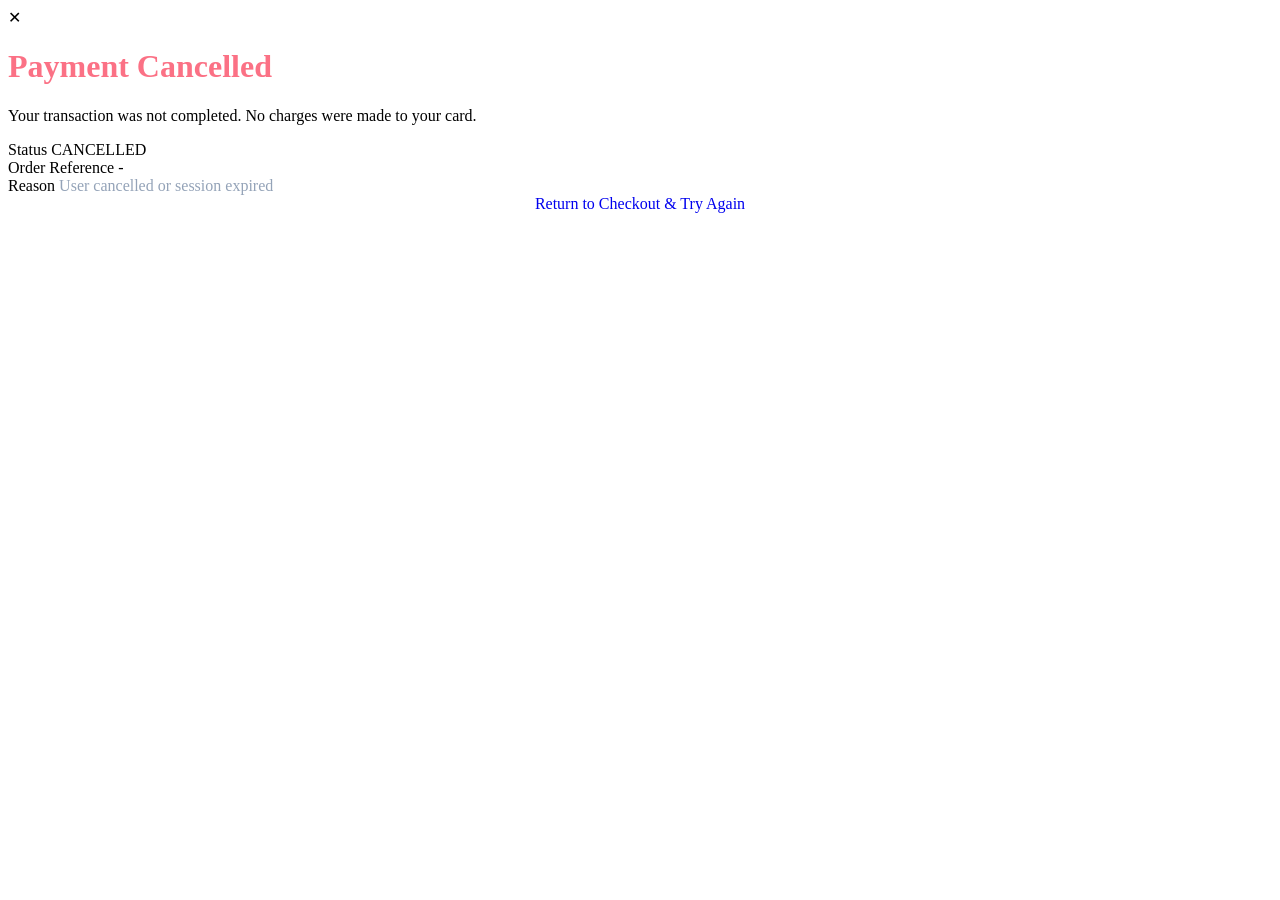
==== src/main/resources/static/cancel.html @ d1c6f6fa "feat: setup Spring Boot Stripe base structure" ====
<!DOCTYPE html>
<html lang="en">
<head>
  <meta charset="UTF-8">
  <meta name="viewport" content="width=device-width, initial-scale=1.0">
  <title>Payment Cancelled</title>
  <link rel="stylesheet" href="/css/style.css">
</head>
<body>

  <div class="bg-blobs">
    <div class="blob blob-1"></div>
    <div class="blob blob-2"></div>
  </div>

  <main class="checkout-wrapper">
    <div class="glass-card">
      
      <div class="cancel-icon-wrap">
        ✕
      </div>

      <div class="card-header">
        <h1 class="card-title" style="color: #fb7185;">Payment Cancelled</h1>
        <p class="card-subtitle">Your transaction was not completed. No charges were made to your card.</p>
      </div>

      <div class="receipt-box">
        <div class="receipt-row">
          <span class="label">Status</span>
          <span class="val"><span class="status-badge status-cancelled">CANCELLED</span></span>
        </div>
        <div class="receipt-row">
          <span class="label">Order Reference</span>
          <span class="val" id="cancelOrderRef">-</span>
        </div>
        <div class="receipt-row">
          <span class="label">Reason</span>
          <span class="val" style="color: #94a3b8;">User cancelled or session expired</span>
        </div>
      </div>

      <div style="display: flex; gap: 0.75rem;">
        <a href="/" class="btn-stripe-pay" style="width: 100%; text-decoration: none; text-align: center;">
          <span>Return to Checkout & Try Again</span>
        </a>
      </div>

    </div>
  </main>

  <script>
    document.addEventListener('DOMContentLoaded', async () => {
      const urlParams = new URLSearchParams(window.location.search);
      const orderRef = urlParams.get('order_ref');

      if (orderRef) {
        document.getElementById('cancelOrderRef').textContent = orderRef;
        try {
          await fetch(`/api/v1/payments/cancel/${orderRef}`, { method: 'POST' });
        } catch (e) {
          console.warn('Could not notify cancellation:', e);
        }
      }
    });
  </script>

</body>
</html>
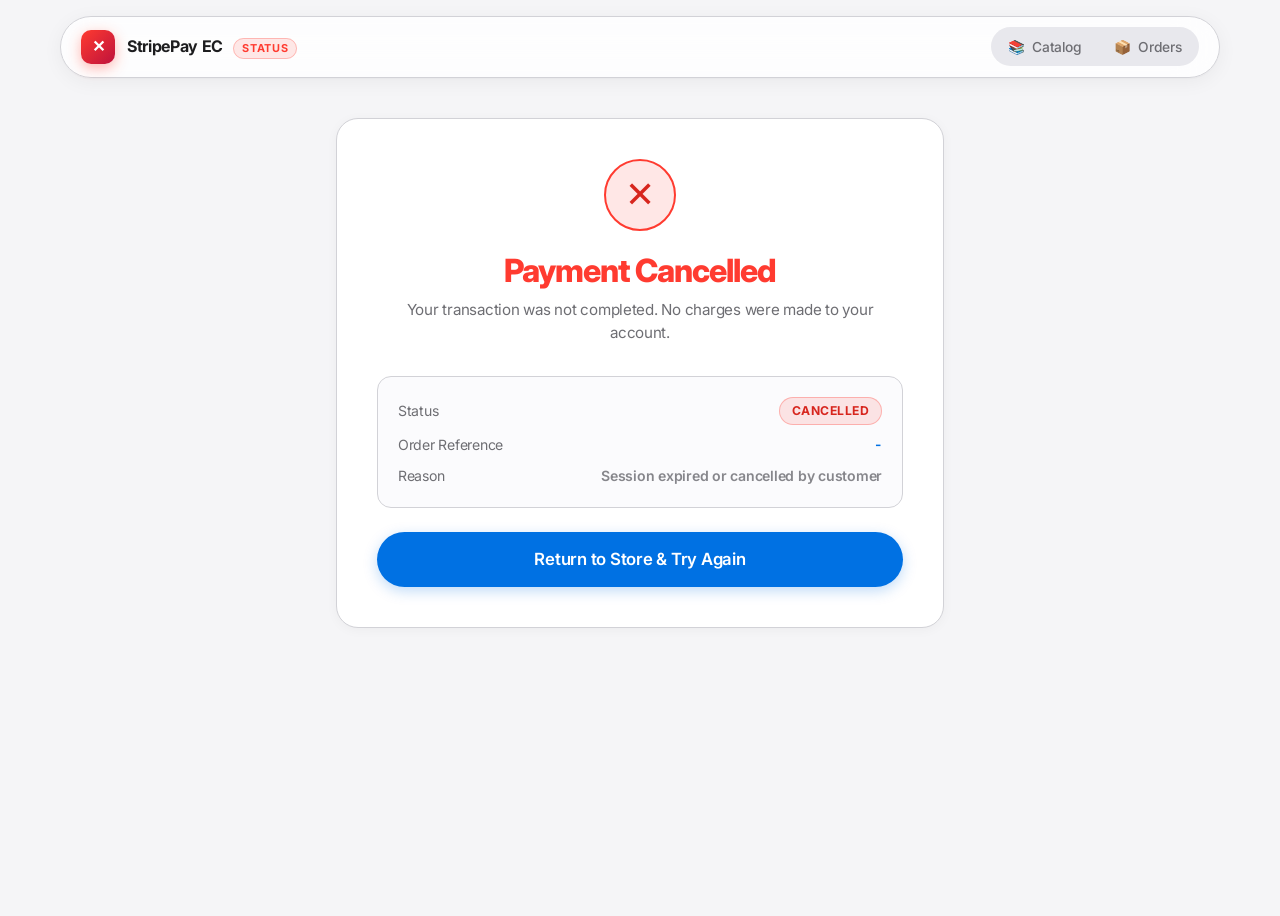
==== commit ffcabe24: "UX/UI" ====
--- a/src/main/resources/static/cancel.html
+++ b/src/main/resources/static/cancel.html
@@ -3,17 +3,39 @@
 <head>
   <meta charset="UTF-8">
   <meta name="viewport" content="width=device-width, initial-scale=1.0">
-  <title>Payment Cancelled</title>
-  <link rel="stylesheet" href="/css/style.css">
+  <title>Payment Cancelled | StripePay EC</title>
+  <meta name="description" content="Payment was cancelled. No charges were incurred on your card.">
+  <link rel="stylesheet" href="css/style.css">
 </head>
 <body>
 
+  <!-- Background Animated Liquid Blobs -->
   <div class="bg-blobs">
     <div class="blob blob-1"></div>
     <div class="blob blob-2"></div>
   </div>
 
-  <main class="checkout-wrapper">
+  <!-- Apple Dynamic Island Floating Navigation Dock -->
+  <header class="app-header">
+    <a href="/" class="brand-wrap">
+      <div class="brand-icon" style="background: linear-gradient(135deg, var(--ios-red) 0%, #be123c 100%); box-shadow: 0 4px 14px rgba(255, 69, 58, 0.4);">✕</div>
+      <div>
+        <span class="brand-text">StripePay EC</span>
+        <span class="brand-tag" style="color: var(--ios-red); border-color: rgba(255, 69, 58, 0.3); background: rgba(255, 69, 58, 0.12);">STATUS</span>
+      </div>
+    </a>
+
+    <nav class="nav-links">
+      <a href="/" class="nav-link">
+        <span>📚</span> Catalog
+      </a>
+      <a href="/orders.html" class="nav-link">
+        <span>📦</span> Orders
+      </a>
+    </nav>
+  </header>
+
+  <main class="checkout-wrapper" style="margin: 2rem auto; padding: 0 1rem;">
     <div class="glass-card">
       
       <div class="cancel-icon-wrap">
@@ -21,28 +43,28 @@
       </div>
 
       <div class="card-header">
-        <h1 class="card-title" style="color: #fb7185;">Payment Cancelled</h1>
-        <p class="card-subtitle">Your transaction was not completed. No charges were made to your card.</p>
+        <h1 class="card-title" style="color: var(--ios-red); font-size: 2rem; margin-bottom: 0.35rem;">Payment Cancelled</h1>
+        <p class="card-subtitle">Your transaction was not completed. No charges were made to your account.</p>
       </div>
 
       <div class="receipt-box">
         <div class="receipt-row">
-          <span class="label">Status</span>
+          <span>Status</span>
           <span class="val"><span class="status-badge status-cancelled">CANCELLED</span></span>
         </div>
         <div class="receipt-row">
-          <span class="label">Order Reference</span>
-          <span class="val" id="cancelOrderRef">-</span>
+          <span>Order Reference</span>
+          <span class="val" id="cancelOrderRef" style="font-family: 'JetBrains Mono', monospace; color: var(--ios-blue);">-</span>
         </div>
         <div class="receipt-row">
-          <span class="label">Reason</span>
-          <span class="val" style="color: #94a3b8;">User cancelled or session expired</span>
+          <span>Reason</span>
+          <span class="val" style="color: var(--ios-label-tertiary);">Session expired or cancelled by customer</span>
         </div>
       </div>
 
-      <div style="display: flex; gap: 0.75rem;">
+      <div style="display: flex; gap: 0.75rem; margin-top: 1rem;">
         <a href="/" class="btn-stripe-pay" style="width: 100%; text-decoration: none; text-align: center;">
-          <span>Return to Checkout & Try Again</span>
+          <span>Return to Store & Try Again</span>
         </a>
       </div>
 
--- a/src/main/resources/static/css/style.css
+++ b/src/main/resources/static/css/style.css
@@ -0,0 +1,1935 @@
+/* ==========================================================================
+   StripePay EC — Apple.com Official Minimalist Commercial Tech Design System
+   Off-White (#F5F5F7), Charcoal (#1D1D1F), Subtle Gray (#D2D2D7), Apple Blue (#0071E3)
+   ========================================================================== */
+
+@import url('https://fonts.googleapis.com/css2?family=Inter:wght@300;400;500;600;700;800&family=JetBrains+Mono:wght@400;500;600&display=swap');
+
+/* --- Apple.com Official Design Tokens --- */
+:root {
+  /* Core Apple.com Palette */
+  --apple-bg: #f5f5f7;
+  --apple-card: #ffffff;
+  --apple-border: #d2d2d7;
+  --apple-border-subtle: #e5e5e7;
+  --apple-border-focus: #0071e3;
+  --apple-text-primary: #1d1d1f;
+  --apple-text-secondary: #6e6e73;
+  --apple-text-tertiary: #86868b;
+  --apple-fill: #e8e8ed;
+  --apple-fill-hover: #dcdce0;
+
+  /* Single Vibrant Apple Blue Call-To-Action */
+  --apple-blue: #0071e3;
+  --apple-blue-hover: #0077ed;
+  --apple-blue-active: #0062c4;
+  --apple-blue-rgb: 0, 113, 227;
+
+  /* Semantic Feedback (Apple Standard Light) */
+  --apple-green: #34c759;
+  --apple-green-dark: #1b873f;
+  --apple-orange: #ff9500;
+  --apple-orange-dark: #b26a00;
+  --apple-red: #ff3b30;
+  --apple-red-dark: #d7261e;
+
+  /* Backward Compatibility Aliases for Person 1, 2, and 3 Modules */
+  --ios-blue: var(--apple-blue);
+  --ios-green: var(--apple-green);
+  --ios-orange: var(--apple-orange);
+  --ios-red: var(--apple-red);
+  --ios-label-primary: var(--apple-text-primary);
+  --ios-label-secondary: var(--apple-text-secondary);
+  --ios-label-tertiary: var(--apple-text-tertiary);
+  --ios-separator: var(--apple-border-subtle);
+  --accent-primary: var(--apple-blue);
+  --accent-secondary: #5e5ce6;
+  --accent-cyan: #06b6d4;
+  --accent-emerald: var(--apple-green);
+  --accent-rose: var(--apple-red);
+  --text-primary: var(--apple-text-primary);
+  --text-secondary: var(--apple-text-secondary);
+  --text-muted: var(--apple-text-tertiary);
+  --bg-primary: var(--apple-bg);
+  --bg-card: var(--apple-card);
+  --bg-card-border: var(--apple-border);
+  --bg-input: #ffffff;
+  --bg-input-focus: #ffffff;
+
+  /* Radii & Apple Geometry */
+  --radius-full: 9999px;
+  --radius-xxl: 22px;
+  --radius-xl: 18px;
+  --radius-lg: 14px;
+  --radius-md: 10px;
+  --radius-sm: 6px;
+
+  /* Apple Subtle Box Shadows */
+  --shadow-dock: 0 4px 20px rgba(0, 0, 0, 0.05), 0 1px 2px rgba(0, 0, 0, 0.03);
+  --shadow-card: 0 2px 12px rgba(0, 0, 0, 0.04);
+  --shadow-card-hover: 0 12px 36px rgba(0, 0, 0, 0.08);
+  --shadow-modal: 0 24px 70px rgba(0, 0, 0, 0.16);
+  --shadow-blue-btn: 0 4px 14px rgba(0, 113, 227, 0.25);
+
+  /* Spring Animations */
+  --spring-bounce: cubic-bezier(0.175, 0.885, 0.32, 1.275);
+  --spring-smooth: cubic-bezier(0.16, 1, 0.3, 1);
+}
+
+/* Base Reset */
+*, *::before, *::after {
+  margin: 0;
+  padding: 0;
+  box-sizing: border-box;
+}
+
+html {
+  font-size: 16px;
+  scroll-behavior: smooth;
+  -webkit-font-smoothing: antialiased;
+  -moz-osx-font-smoothing: grayscale;
+}
+
+body {
+  font-family: -apple-system, BlinkMacSystemFont, "SF Pro Display", "SF Pro Text", "SF Pro", "Inter", "Helvetica Neue", sans-serif;
+  background-color: var(--apple-bg);
+  color: var(--apple-text-primary);
+  min-height: 100vh;
+  position: relative;
+  overflow-x: hidden;
+  line-height: 1.47;
+  letter-spacing: -0.016em;
+}
+
+/* Pristine Off-White Canvas Background */
+.bg-blobs {
+  display: none; /* Minimalist clean Apple background */
+}
+
+/* ==========================================================================
+   Apple Floating Navigation Dock (Task 3.1 & 3.3)
+   ========================================================================== */
+.app-header {
+  position: sticky;
+  top: 1rem;
+  z-index: 1000;
+  width: calc(100% - 2.5rem);
+  max-width: 1160px;
+  margin: 1rem auto 2.5rem auto;
+  padding: 0.65rem 1.25rem;
+  background: rgba(255, 255, 255, 0.82);
+  backdrop-filter: saturate(180%) blur(20px);
+  -webkit-backdrop-filter: saturate(180%) blur(20px);
+  border: 1px solid var(--apple-border);
+  border-radius: var(--radius-full);
+  box-shadow: var(--shadow-dock);
+  display: flex;
+  align-items: center;
+  justify-content: space-between;
+  gap: 1.5rem;
+  transition: all 0.3s var(--spring-smooth);
+}
+
+/* Brand Link */
+.brand-wrap {
+  display: flex;
+  align-items: center;
+  gap: 0.75rem;
+  text-decoration: none;
+  color: inherit;
+  flex-shrink: 0;
+}
+
+.brand-icon {
+  width: 34px;
+  height: 34px;
+  border-radius: 10px;
+  background: var(--apple-text-primary);
+  color: #ffffff;
+  display: flex;
+  align-items: center;
+  justify-content: center;
+  font-size: 1rem;
+  font-weight: 700;
+  transition: transform 0.2s ease;
+}
+
+.brand-wrap:hover .brand-icon {
+  transform: scale(1.05);
+}
+
+.brand-text {
+  font-size: 1rem;
+  font-weight: 700;
+  letter-spacing: -0.02em;
+  color: var(--apple-text-primary);
+}
+
+.brand-tag {
+  font-size: 0.68rem;
+  font-weight: 700;
+  text-transform: uppercase;
+  letter-spacing: 0.06em;
+  padding: 0.15rem 0.5rem;
+  border-radius: var(--radius-full);
+  background: rgba(0, 113, 227, 0.08);
+  color: var(--apple-blue);
+  border: 1px solid rgba(0, 113, 227, 0.2);
+  margin-left: 0.4rem;
+}
+
+/* Navigation Links (Segmented Dock Style) */
+.nav-links {
+  display: flex;
+  align-items: center;
+  gap: 0.25rem;
+  background: var(--apple-fill);
+  padding: 3px;
+  border-radius: var(--radius-full);
+}
+
+.nav-link {
+  display: inline-flex;
+  align-items: center;
+  gap: 0.45rem;
+  text-decoration: none;
+  font-size: 0.86rem;
+  font-weight: 500;
+  color: var(--apple-text-secondary);
+  padding: 0.4rem 0.9rem;
+  border-radius: var(--radius-full);
+  transition: all 0.2s ease;
+}
+
+.nav-link:hover {
+  color: var(--apple-text-primary);
+}
+
+.nav-link.active {
+  color: var(--apple-text-primary);
+  background: #ffffff;
+  box-shadow: 0 1px 4px rgba(0, 0, 0, 0.1);
+  font-weight: 600;
+}
+
+/* Actions: Currency Switcher & Cart Trigger */
+.nav-actions {
+  display: flex;
+  align-items: center;
+  gap: 0.75rem;
+}
+
+/* Apple Segmented Currency Switcher (Task 3.3) */
+.currency-switcher {
+  display: inline-flex;
+  align-items: center;
+  background: var(--apple-fill);
+  padding: 3px;
+  border-radius: var(--radius-full);
+}
+
+.currency-btn {
+  background: transparent;
+  border: none;
+  font-family: inherit;
+  font-size: 0.8rem;
+  font-weight: 600;
+  color: var(--apple-text-secondary);
+  padding: 0.35rem 0.75rem;
+  border-radius: var(--radius-full);
+  cursor: pointer;
+  transition: all 0.2s ease;
+}
+
+.currency-btn:hover {
+  color: var(--apple-text-primary);
+}
+
+.currency-btn.active {
+  background: #ffffff;
+  color: var(--apple-text-primary);
+  box-shadow: 0 1px 4px rgba(0, 0, 0, 0.12);
+}
+
+/* Cart Trigger Capsule (Task 3.1) */
+.btn-cart-trigger {
+  display: inline-flex;
+  align-items: center;
+  gap: 0.5rem;
+  background: #ffffff;
+  border: 1px solid var(--apple-border);
+  color: var(--apple-text-primary);
+  padding: 0.45rem 1rem;
+  border-radius: var(--radius-full);
+  font-family: inherit;
+  font-size: 0.88rem;
+  font-weight: 600;
+  cursor: pointer;
+  box-shadow: 0 1px 3px rgba(0, 0, 0, 0.04);
+  transition: all 0.25s var(--spring-smooth);
+}
+
+.btn-cart-trigger:hover {
+  border-color: var(--apple-blue);
+  color: var(--apple-blue);
+  transform: translateY(-1px);
+}
+
+.btn-cart-trigger:active {
+  transform: scale(0.96);
+}
+
+.cart-count-badge {
+  display: inline-flex;
+  align-items: center;
+  justify-content: center;
+  min-width: 20px;
+  height: 20px;
+  padding: 0 5px;
+  border-radius: var(--radius-full);
+  background: var(--apple-blue);
+  color: #ffffff;
+  font-size: 0.72rem;
+  font-weight: 700;
+  font-variant-numeric: tabular-nums;
+}
+
+/* ==========================================================================
+   Storefront Main Layout & Product Showcase Hero Section
+   ========================================================================== */
+.store-container {
+  width: 100%;
+  max-width: 1180px;
+  margin: 0 auto;
+  padding: 0 1.5rem 5rem 1.5rem;
+  position: relative;
+}
+
+/* Massive Negative Space Apple Editorial Hero */
+.catalog-hero {
+  text-align: center;
+  max-width: 860px;
+  margin: 2rem auto 3.5rem auto;
+  padding: 1.5rem 1rem;
+}
+
+.catalog-tag {
+  display: inline-flex;
+  align-items: center;
+  gap: 0.45rem;
+  background: var(--apple-fill);
+  color: var(--apple-text-secondary);
+  font-size: 0.78rem;
+  font-weight: 700;
+  letter-spacing: 0.08em;
+  text-transform: uppercase;
+  padding: 0.35rem 0.95rem;
+  border-radius: var(--radius-full);
+  margin-bottom: 1.25rem;
+}
+
+.catalog-title {
+  font-size: clamp(2.2rem, 5vw, 3.4rem);
+  font-weight: 800;
+  letter-spacing: -0.035em;
+  line-height: 1.08;
+  color: var(--apple-text-primary);
+  margin-bottom: 1.2rem;
+}
+
+.catalog-subtitle {
+  font-size: 1.15rem;
+  line-height: 1.55;
+  color: var(--apple-text-secondary);
+  max-width: 680px;
+  margin: 0 auto 2.25rem auto;
+}
+
+/* Apple Segmented Filter Bar */
+.catalog-filter-bar {
+  display: inline-flex;
+  flex-wrap: wrap;
+  align-items: center;
+  justify-content: center;
+  gap: 0.35rem;
+  background: var(--apple-fill);
+  padding: 4px;
+  border-radius: var(--radius-full);
+}
+
+.filter-chip {
+  background: transparent;
+  border: none;
+  font-family: inherit;
+  font-size: 0.84rem;
+  font-weight: 500;
+  color: var(--apple-text-secondary);
+  padding: 0.45rem 1.15rem;
+  border-radius: var(--radius-full);
+  cursor: pointer;
+  transition: all 0.2s ease;
+}
+
+.filter-chip:hover {
+  color: var(--apple-text-primary);
+}
+
+.filter-chip.active {
+  background: #ffffff;
+  color: var(--apple-text-primary);
+  font-weight: 600;
+  box-shadow: 0 2px 6px rgba(0, 0, 0, 0.08);
+}
+
+/* ==========================================================================
+   Product Showcase Grid & Apple Product Cards (Task 3.1)
+   ========================================================================== */
+.products-grid {
+  display: grid;
+  grid-template-columns: repeat(auto-fill, minmax(340px, 1fr));
+  gap: 1.75rem;
+  margin-bottom: 5rem;
+}
+
+.product-card {
+  background: var(--apple-card);
+  border: 1px solid var(--apple-border);
+  border-radius: var(--radius-xl);
+  padding: 2rem;
+  display: flex;
+  flex-direction: column;
+  position: relative;
+  box-shadow: var(--shadow-card);
+  transition: transform 0.3s var(--spring-smooth), box-shadow 0.3s var(--spring-smooth), border-color 0.3s ease;
+}
+
+.product-card:hover {
+  transform: translateY(-4px);
+  box-shadow: var(--shadow-card-hover);
+  border-color: #b0b0b5;
+}
+
+.product-badge-wrap {
+  display: flex;
+  align-items: center;
+  justify-content: space-between;
+  margin-bottom: 1.25rem;
+}
+
+.badge-tag {
+  font-size: 0.68rem;
+  font-weight: 700;
+  letter-spacing: 0.06em;
+  text-transform: uppercase;
+  padding: 0.25rem 0.65rem;
+  border-radius: var(--radius-full);
+}
+
+.badge-tag.bestseller {
+  background: rgba(255, 149, 0, 0.12);
+  color: var(--apple-orange-dark);
+  border: 1px solid rgba(255, 149, 0, 0.25);
+}
+
+.badge-tag.hot {
+  background: rgba(255, 59, 48, 0.1);
+  color: var(--apple-red-dark);
+  border: 1px solid rgba(255, 59, 48, 0.25);
+}
+
+.badge-tag.new {
+  background: rgba(52, 199, 89, 0.12);
+  color: var(--apple-green-dark);
+  border: 1px solid rgba(52, 199, 89, 0.25);
+}
+
+.product-rating {
+  font-size: 0.78rem;
+  font-weight: 500;
+  color: var(--apple-text-tertiary);
+  font-variant-numeric: tabular-nums;
+}
+
+/* Product Icon Artwork Tile */
+.product-cover-box {
+  width: 100%;
+  height: 140px;
+  border-radius: var(--radius-lg);
+  background: #fbfbfd;
+  border: 1px solid var(--apple-border-subtle);
+  display: flex;
+  align-items: center;
+  justify-content: center;
+  margin-bottom: 1.5rem;
+  transition: transform 0.3s var(--spring-smooth);
+}
+
+.product-cover-art {
+  font-size: 3.5rem;
+  filter: drop-shadow(0 4px 8px rgba(0, 0, 0, 0.08));
+  transition: transform 0.3s var(--spring-bounce);
+}
+
+.product-card:hover .product-cover-art {
+  transform: scale(1.1);
+}
+
+.product-title {
+  font-size: 1.22rem;
+  font-weight: 700;
+  letter-spacing: -0.02em;
+  color: var(--apple-text-primary);
+  margin-bottom: 0.35rem;
+  line-height: 1.3;
+}
+
+.product-meta {
+  font-size: 0.84rem;
+  color: var(--apple-blue);
+  font-weight: 600;
+  margin-bottom: 0.75rem;
+}
+
+.product-desc {
+  font-size: 0.9rem;
+  line-height: 1.55;
+  color: var(--apple-text-secondary);
+  margin-bottom: 1.5rem;
+  flex-grow: 1;
+}
+
+/* Product Card Footer & Pricing */
+.product-card-footer {
+  display: flex;
+  align-items: center;
+  justify-content: space-between;
+  padding-top: 1.25rem;
+  border-top: 1px solid var(--apple-border-subtle);
+  margin-top: auto;
+}
+
+.product-price-box {
+  display: flex;
+  flex-direction: column;
+}
+
+.price-primary {
+  font-size: 1.35rem;
+  font-weight: 800;
+  letter-spacing: -0.03em;
+  color: var(--apple-text-primary);
+  font-variant-numeric: tabular-nums;
+}
+
+.price-secondary {
+  font-size: 0.78rem;
+  font-weight: 500;
+  color: var(--apple-text-tertiary);
+  font-variant-numeric: tabular-nums;
+}
+
+/* Apple Add-to-Cart Button */
+.btn-add-to-cart {
+  display: inline-flex;
+  align-items: center;
+  gap: 0.45rem;
+  background: var(--apple-fill);
+  border: 1px solid transparent;
+  color: var(--apple-text-primary);
+  padding: 0.55rem 1.15rem;
+  border-radius: var(--radius-full);
+  font-family: inherit;
+  font-size: 0.86rem;
+  font-weight: 600;
+  cursor: pointer;
+  transition: all 0.22s var(--spring-smooth);
+}
+
+.btn-add-to-cart:hover {
+  background: var(--apple-blue);
+  color: #ffffff;
+  transform: scale(1.03);
+}
+
+.btn-add-to-cart:active {
+  transform: scale(0.96);
+}
+
+.btn-add-to-cart.added {
+  background: var(--apple-green) !important;
+  color: #ffffff !important;
+}
+
+/* ==========================================================================
+   Apple Sliding Cart Sheet Drawer (Task 3.1)
+   ========================================================================== */
+.cart-overlay, .cart-drawer-overlay {
+  position: fixed;
+  inset: 0;
+  background: rgba(0, 0, 0, 0.35);
+  backdrop-filter: blur(8px);
+  -webkit-backdrop-filter: blur(8px);
+  z-index: 2000;
+  opacity: 0;
+  visibility: hidden;
+  transition: opacity 0.3s ease, visibility 0.3s ease;
+}
+
+.cart-overlay.active, .cart-drawer-overlay.active {
+  opacity: 1;
+  visibility: visible;
+}
+
+.cart-drawer {
+  position: fixed;
+  top: 0;
+  right: 0;
+  bottom: 0;
+  width: 100%;
+  max-width: 440px;
+  background: #ffffff;
+  border-left: 1px solid var(--apple-border);
+  box-shadow: -10px 0 40px rgba(0, 0, 0, 0.1);
+  z-index: 2001;
+  display: flex;
+  flex-direction: column;
+  transform: translateX(100%);
+  transition: transform 0.35s var(--spring-smooth);
+}
+
+.cart-drawer.active {
+  transform: translateX(0);
+}
+
+/* Sheet Grabber Handle */
+.sheet-grabber {
+  width: 36px;
+  height: 4px;
+  border-radius: var(--radius-full);
+  background: var(--apple-border);
+  margin: 0.75rem auto 0 auto;
+}
+
+.cart-header, .cart-drawer-header {
+  padding: 1.25rem 1.75rem;
+  display: flex;
+  align-items: center;
+  justify-content: space-between;
+  border-bottom: 1px solid var(--apple-border-subtle);
+}
+
+.cart-title-wrap, .cart-header-title {
+  display: flex;
+  align-items: center;
+  gap: 0.5rem;
+  font-size: 1.25rem;
+  font-weight: 700;
+  letter-spacing: -0.02em;
+  color: var(--apple-text-primary);
+}
+
+.cart-title {
+  font-size: 1.25rem;
+  font-weight: 700;
+  letter-spacing: -0.02em;
+}
+
+.btn-close-cart, .btn-drawer-close {
+  width: 30px;
+  height: 30px;
+  border-radius: 50%;
+  background: var(--apple-fill);
+  border: none;
+  color: var(--apple-text-secondary);
+  font-size: 0.95rem;
+  display: flex;
+  align-items: center;
+  justify-content: center;
+  cursor: pointer;
+  transition: all 0.2s ease;
+}
+
+.btn-close-cart:hover, .btn-drawer-close:hover {
+  background: var(--apple-fill-hover);
+  color: var(--apple-text-primary);
+}
+
+/* Cart Items Body */
+.cart-body, .cart-drawer-body {
+  flex-grow: 1;
+  overflow-y: auto;
+  padding: 1.5rem 1.75rem;
+  display: flex;
+  flex-direction: column;
+  gap: 0.85rem;
+}
+
+.cart-empty-state {
+  margin: auto;
+  text-align: center;
+  padding: 2rem 1rem;
+  color: var(--apple-text-tertiary);
+}
+
+.cart-empty-icon {
+  font-size: 3.5rem;
+  margin-bottom: 0.75rem;
+}
+
+/* Cart Item Row */
+.cart-item, .cart-item-row {
+  background: #fbfbfd;
+  border: 1px solid var(--apple-border-subtle);
+  border-radius: var(--radius-md);
+  padding: 0.85rem 1rem;
+  display: flex;
+  align-items: center;
+  gap: 0.85rem;
+}
+
+.cart-item-icon, .cart-item-thumb {
+  width: 44px;
+  height: 44px;
+  border-radius: var(--radius-sm);
+  background: #ffffff;
+  border: 1px solid var(--apple-border-subtle);
+  display: flex;
+  align-items: center;
+  justify-content: center;
+  font-size: 1.5rem;
+  flex-shrink: 0;
+}
+
+.cart-item-info, .cart-item-details {
+  flex-grow: 1;
+  min-width: 0;
+}
+
+.cart-item-title {
+  font-size: 0.92rem;
+  font-weight: 600;
+  color: var(--apple-text-primary);
+  white-space: nowrap;
+  overflow: hidden;
+  text-overflow: ellipsis;
+  margin-bottom: 0.2rem;
+}
+
+.cart-item-price, .cart-item-unit-price {
+  font-size: 0.84rem;
+  font-weight: 700;
+  color: var(--apple-blue);
+  font-variant-numeric: tabular-nums;
+}
+
+/* Apple Quantity Stepper */
+.qty-stepper, .cart-item-controls {
+  display: inline-flex;
+  align-items: center;
+  gap: 0.35rem;
+  background: var(--apple-fill);
+  padding: 2px 4px;
+  border-radius: var(--radius-full);
+}
+
+.btn-qty, .qty-btn {
+  width: 22px;
+  height: 22px;
+  border-radius: 50%;
+  background: #ffffff;
+  border: none;
+  color: var(--apple-text-primary);
+  font-size: 0.85rem;
+  display: flex;
+  align-items: center;
+  justify-content: center;
+  cursor: pointer;
+  box-shadow: 0 1px 3px rgba(0, 0, 0, 0.08);
+  transition: all 0.15s ease;
+}
+
+.btn-qty:hover, .qty-btn:hover {
+  background: var(--apple-blue);
+  color: #ffffff;
+}
+
+.qty-number, .qty-display {
+  font-size: 0.85rem;
+  font-weight: 600;
+  min-width: 18px;
+  text-align: center;
+  font-variant-numeric: tabular-nums;
+}
+
+.btn-remove-item {
+  width: 20px;
+  height: 20px;
+  border-radius: 50%;
+  background: transparent;
+  border: none;
+  color: var(--apple-text-tertiary);
+  font-size: 0.8rem;
+  display: flex;
+  align-items: center;
+  justify-content: center;
+  cursor: pointer;
+  margin-left: 0.25rem;
+  transition: all 0.2s ease;
+}
+
+.btn-remove-item:hover {
+  color: var(--apple-red);
+}
+
+/* Cart Footer */
+.cart-footer, .cart-drawer-footer {
+  padding: 1.5rem 1.75rem;
+  background: #fbfbfd;
+  border-top: 1px solid var(--apple-border-subtle);
+  display: flex;
+  flex-direction: column;
+  gap: 0.85rem;
+}
+
+.cart-summary-row, .cart-summary-line {
+  display: flex;
+  justify-content: space-between;
+  align-items: center;
+  font-size: 0.92rem;
+  color: var(--apple-text-secondary);
+}
+
+.cart-summary-row.total, .cart-summary-line.total {
+  font-size: 1.25rem;
+  font-weight: 800;
+  color: var(--apple-text-primary);
+  border-top: 1px dashed var(--apple-border);
+  padding-top: 0.75rem;
+}
+
+.cart-summary-row .amount, .cart-summary-line .amount {
+  font-variant-numeric: tabular-nums;
+}
+
+/* Vibrant Apple Blue Primary Checkout Button */
+.btn-cart-checkout, .btn-checkout-drawer {
+  background: var(--apple-blue);
+  color: #ffffff;
+  border: none;
+  font-family: inherit;
+  font-size: 1rem;
+  font-weight: 600;
+  padding: 0.85rem 1.5rem;
+  border-radius: var(--radius-full);
+  cursor: pointer;
+  display: flex;
+  align-items: center;
+  justify-content: center;
+  gap: 0.6rem;
+  box-shadow: var(--shadow-blue-btn);
+  transition: all 0.25s var(--spring-smooth);
+  margin-top: 0.5rem;
+  width: 100%;
+}
+
+.btn-cart-checkout:hover, .btn-checkout-drawer:hover {
+  background: var(--apple-blue-hover);
+  transform: translateY(-1px);
+}
+
+.btn-cart-checkout:active, .btn-checkout-drawer:active {
+  background: var(--apple-blue-active);
+  transform: scale(0.98);
+}
+
+/* ==========================================================================
+   Checkout Portal Section & Dual Payment Selector (Task 3.2)
+   ========================================================================== */
+.checkout-wrapper {
+  width: 100%;
+  max-width: 640px;
+  margin: 0 auto;
+}
+
+.glass-card {
+  background: var(--apple-card);
+  border: 1px solid var(--apple-border);
+  border-radius: var(--radius-xxl);
+  padding: 2.5rem;
+  box-shadow: var(--shadow-card);
+  position: relative;
+}
+
+.card-header {
+  text-align: center;
+  margin-bottom: 2rem;
+}
+
+.brand-badge {
+  display: inline-flex;
+  align-items: center;
+  gap: 0.45rem;
+  background: var(--apple-fill);
+  padding: 0.3rem 0.85rem;
+  border-radius: var(--radius-full);
+  font-size: 0.74rem;
+  font-weight: 700;
+  letter-spacing: 0.05em;
+  color: var(--apple-text-secondary);
+  text-transform: uppercase;
+  margin-bottom: 0.75rem;
+}
+
+.brand-badge .dot {
+  width: 6px;
+  height: 6px;
+  background: var(--apple-green);
+  border-radius: 50%;
+}
+
+.card-title {
+  font-size: 2rem;
+  font-weight: 800;
+  letter-spacing: -0.03em;
+  color: var(--apple-text-primary);
+  margin-bottom: 0.35rem;
+}
+
+.card-subtitle {
+  color: var(--apple-text-secondary);
+  font-size: 0.95rem;
+}
+
+/* Apple Segmented Payment Tabs (Task 3.2) */
+.payment-tabs {
+  display: grid;
+  grid-template-columns: 1fr 1fr;
+  gap: 4px;
+  background: var(--apple-fill);
+  padding: 4px;
+  border-radius: var(--radius-lg);
+  margin-bottom: 1.75rem;
+}
+
+.payment-tab-btn {
+  background: transparent;
+  border: none;
+  font-family: inherit;
+  font-size: 0.92rem;
+  font-weight: 500;
+  color: var(--apple-text-secondary);
+  padding: 0.75rem 1rem;
+  border-radius: var(--radius-md);
+  cursor: pointer;
+  display: flex;
+  align-items: center;
+  justify-content: center;
+  gap: 0.5rem;
+  transition: all 0.2s ease;
+}
+
+.payment-tab-btn:hover {
+  color: var(--apple-text-primary);
+}
+
+.payment-tab-btn.active {
+  background: #ffffff;
+  color: var(--apple-text-primary);
+  box-shadow: 0 2px 8px rgba(0, 0, 0, 0.08);
+  font-weight: 600;
+}
+
+.tab-pane {
+  display: none;
+}
+
+.tab-pane.active {
+  display: block;
+  animation: fadeIn 0.25s ease;
+}
+
+@keyframes fadeIn {
+  from { opacity: 0; transform: translateY(4px); }
+  to { opacity: 1; transform: translateY(0); }
+}
+
+/* Amount Hero Box */
+.amount-hero-box {
+  background: #fbfbfd;
+  border: 1px solid var(--apple-border);
+  border-radius: var(--radius-xl);
+  padding: 1.5rem 1.75rem;
+  margin-bottom: 1.5rem;
+  text-align: center;
+  transition: border-color 0.2s, box-shadow 0.2s;
+}
+
+.amount-hero-box:focus-within {
+  border-color: var(--apple-blue);
+  box-shadow: 0 0 0 4px rgba(0, 113, 227, 0.16);
+  background: #ffffff;
+}
+
+.amount-label {
+  font-size: 0.75rem;
+  text-transform: uppercase;
+  letter-spacing: 0.08em;
+  color: var(--apple-text-tertiary);
+  font-weight: 600;
+  margin-bottom: 0.5rem;
+}
+
+.amount-input-group {
+  display: flex;
+  align-items: center;
+  justify-content: center;
+  gap: 0.35rem;
+}
+
+.currency-symbol {
+  font-size: 2.4rem;
+  font-weight: 800;
+  color: var(--apple-blue);
+}
+
+.amount-input {
+  background: transparent;
+  border: none;
+  font-family: inherit;
+  font-size: 2.8rem;
+  font-weight: 800;
+  color: var(--apple-text-primary);
+  width: 220px;
+  text-align: left;
+  outline: none;
+  letter-spacing: -0.03em;
+  font-variant-numeric: tabular-nums;
+}
+
+/* Preset Pills */
+.preset-group {
+  display: grid;
+  grid-template-columns: repeat(4, 1fr);
+  gap: 0.5rem;
+  margin-bottom: 1.5rem;
+}
+
+.btn-preset {
+  background: #ffffff;
+  border: 1px solid var(--apple-border);
+  color: var(--apple-text-primary);
+  padding: 0.55rem 0.5rem;
+  border-radius: var(--radius-full);
+  font-size: 0.88rem;
+  font-weight: 600;
+  cursor: pointer;
+  transition: all 0.2s ease;
+}
+
+.btn-preset:hover {
+  border-color: var(--apple-blue);
+  color: var(--apple-blue);
+}
+
+.btn-preset.active {
+  background: var(--apple-blue);
+  border-color: var(--apple-blue);
+  color: #ffffff;
+  box-shadow: var(--shadow-blue-btn);
+}
+
+/* Apple Form Fields */
+.form-grid {
+  display: flex;
+  flex-direction: column;
+  gap: 1.15rem;
+  margin-bottom: 1.5rem;
+}
+
+.form-group {
+  display: flex;
+  flex-direction: column;
+  gap: 0.4rem;
+}
+
+.form-label {
+  font-size: 0.84rem;
+  font-weight: 600;
+  color: var(--apple-text-primary);
+}
+
+.form-input {
+  background: #ffffff;
+  border: 1px solid var(--apple-border);
+  border-radius: var(--radius-md);
+  padding: 0.8rem 1rem;
+  color: var(--apple-text-primary);
+  font-family: inherit;
+  font-size: 0.94rem;
+  outline: none;
+  transition: border-color 0.2s, box-shadow 0.2s;
+}
+
+.form-input:focus {
+  border-color: var(--apple-blue);
+  box-shadow: 0 0 0 4px rgba(0, 113, 227, 0.16);
+}
+
+/* Notice Box */
+.kh-card-notice {
+  background: #fbfbfd;
+  border: 1px solid var(--apple-border);
+  border-radius: var(--radius-md);
+  padding: 0.9rem 1.1rem;
+  margin-bottom: 1.5rem;
+  font-size: 0.85rem;
+  line-height: 1.5;
+  color: var(--apple-text-secondary);
+}
+
+.kh-card-notice strong {
+  color: var(--apple-text-primary);
+}
+
+/* Order Summary Box */
+.receipt-box, .order-summary {
+  background: #fbfbfd;
+  border: 1px solid var(--apple-border);
+  border-radius: var(--radius-lg);
+  padding: 1.25rem;
+  margin-bottom: 1.5rem;
+  display: flex;
+  flex-direction: column;
+  gap: 0.65rem;
+}
+
+.receipt-row, .summary-row {
+  display: flex;
+  justify-content: space-between;
+  align-items: center;
+  font-size: 0.88rem;
+  color: var(--apple-text-secondary);
+}
+
+.receipt-row.total, .summary-row.total {
+  font-size: 1.2rem;
+  font-weight: 800;
+  color: var(--apple-text-primary);
+  border-top: 1px dashed var(--apple-border);
+  padding-top: 0.65rem;
+  margin-top: 0.25rem;
+}
+
+.receipt-row .val, .summary-row span:last-child {
+  font-weight: 600;
+  font-variant-numeric: tabular-nums;
+}
+
+/* Apple Blue Primary Stripe Pay Button */
+.btn-stripe-pay {
+  width: 100%;
+  background: var(--apple-blue);
+  color: #ffffff;
+  border: none;
+  font-family: inherit;
+  font-size: 1.05rem;
+  font-weight: 600;
+  padding: 0.95rem 1.5rem;
+  border-radius: var(--radius-full);
+  cursor: pointer;
+  display: flex;
+  align-items: center;
+  justify-content: center;
+  gap: 0.6rem;
+  box-shadow: var(--shadow-blue-btn);
+  transition: all 0.25s var(--spring-smooth);
+}
+
+.btn-stripe-pay:hover {
+  background: var(--apple-blue-hover);
+  transform: translateY(-1px);
+}
+
+.btn-stripe-pay:active {
+  background: var(--apple-blue-active);
+  transform: scale(0.98);
+}
+
+.btn-stripe-pay:disabled {
+  opacity: 0.6;
+  cursor: not-allowed;
+  transform: none;
+}
+
+/* KHQR Box */
+.khqr-box, .khqr-preview-card {
+  background: #fff5f5;
+  border: 1px solid #fecdd3;
+  border-radius: var(--radius-xl);
+  padding: 1.5rem;
+}
+
+.khqr-tag {
+  display: inline-flex;
+  align-items: center;
+  gap: 0.4rem;
+  background: rgba(225, 29, 72, 0.1);
+  color: #e11d48;
+  font-size: 0.76rem;
+  font-weight: 700;
+  text-transform: uppercase;
+  padding: 0.25rem 0.75rem;
+  border-radius: var(--radius-full);
+}
+
+.btn-khqr-action, .btn-khqr-generate {
+  background: #e11d48;
+  color: #ffffff;
+  border: none;
+  font-family: inherit;
+  font-size: 1rem;
+  font-weight: 600;
+  padding: 0.9rem 1.5rem;
+  border-radius: var(--radius-full);
+  cursor: pointer;
+  width: 100%;
+  display: flex;
+  align-items: center;
+  justify-content: center;
+  gap: 0.6rem;
+  margin-top: 1.25rem;
+  box-shadow: 0 4px 14px rgba(225, 29, 72, 0.25);
+  transition: all 0.25s ease;
+}
+
+.btn-khqr-action:hover, .btn-khqr-generate:hover {
+  background: #be123c;
+  transform: translateY(-1px);
+}
+
+/* ==========================================================================
+   Apple Modal Dialog (KHQR & Receipt Preview)
+   ========================================================================== */
+.modal-overlay {
+  position: fixed;
+  inset: 0;
+  background: rgba(0, 0, 0, 0.4);
+  backdrop-filter: blur(8px);
+  -webkit-backdrop-filter: blur(8px);
+  z-index: 3000;
+  display: flex;
+  align-items: center;
+  justify-content: center;
+  padding: 1.5rem;
+  opacity: 0;
+  visibility: hidden;
+  transition: all 0.25s ease;
+}
+
+.modal-overlay.active {
+  opacity: 1;
+  visibility: visible;
+}
+
+.modal-content, .khqr-modal-card {
+  background: #ffffff;
+  border: 1px solid var(--apple-border);
+  border-radius: var(--radius-xxl);
+  box-shadow: var(--shadow-modal);
+  width: 100%;
+  max-width: 480px;
+  overflow: hidden;
+  position: relative;
+  transform: scale(0.95);
+  transition: transform 0.3s var(--spring-smooth);
+}
+
+.modal-overlay.active .modal-content,
+.modal-overlay.active .khqr-modal-card {
+  transform: scale(1);
+}
+
+.modal-header, .khqr-modal-header {
+  padding: 1.25rem 1.5rem;
+  display: flex;
+  align-items: center;
+  justify-content: space-between;
+  border-bottom: 1px solid var(--apple-border-subtle);
+  background: #fbfbfd;
+}
+
+.btn-close-modal, .btn-modal-close {
+  width: 30px;
+  height: 30px;
+  border-radius: 50%;
+  background: var(--apple-fill);
+  border: none;
+  color: var(--apple-text-secondary);
+  font-size: 0.95rem;
+  display: flex;
+  align-items: center;
+  justify-content: center;
+  cursor: pointer;
+  transition: all 0.2s ease;
+}
+
+.btn-close-modal:hover, .btn-modal-close:hover {
+  background: var(--apple-fill-hover);
+  color: var(--apple-text-primary);
+}
+
+.modal-body, .khqr-modal-body {
+  padding: 1.75rem;
+  text-align: center;
+}
+
+/* KHQR View */
+.khqr-card-view {
+  background: #ffffff;
+  color: #0f172a;
+  border-radius: var(--radius-xl);
+  padding: 1.5rem;
+  border: 1px solid var(--apple-border-subtle);
+  margin-bottom: 1.5rem;
+}
+
+.khqr-merchant-tag {
+  font-size: 0.82rem;
+  font-weight: 700;
+  color: #e11d48;
+  text-transform: uppercase;
+  margin-bottom: 0.25rem;
+}
+
+.khqr-merchant-name {
+  font-size: 1.15rem;
+  font-weight: 800;
+  margin-bottom: 0.75rem;
+  color: var(--apple-text-primary);
+}
+
+.khqr-qr-frame, .khqr-frame-box {
+  width: 180px;
+  height: 180px;
+  margin: 0 auto 1rem auto;
+  border: 2px solid #0f172a;
+  border-radius: var(--radius-md);
+  padding: 8px;
+  background: #ffffff;
+  display: flex;
+  align-items: center;
+  justify-content: center;
+}
+
+.khqr-amount-riel {
+  font-size: 1.45rem;
+  font-weight: 800;
+  color: #e11d48;
+}
+
+.khqr-amount-usd {
+  font-size: 0.85rem;
+  color: var(--apple-text-secondary);
+  font-weight: 600;
+}
+
+.khqr-countdown-pill, .khqr-timer-pill {
+  display: inline-flex;
+  align-items: center;
+  gap: 0.45rem;
+  background: rgba(255, 149, 0, 0.12);
+  color: var(--apple-orange-dark);
+  border: 1px solid rgba(255, 149, 0, 0.25);
+  font-size: 0.82rem;
+  font-weight: 700;
+  padding: 0.35rem 0.85rem;
+  border-radius: var(--radius-full);
+  margin-bottom: 1.25rem;
+}
+
+.btn-simulate-khqr-scan {
+  background: var(--apple-green);
+  color: #ffffff;
+  border: none;
+  font-family: inherit;
+  font-size: 0.95rem;
+  font-weight: 600;
+  padding: 0.85rem 1.4rem;
+  border-radius: var(--radius-full);
+  cursor: pointer;
+  width: 100%;
+  display: flex;
+  align-items: center;
+  justify-content: center;
+  gap: 0.5rem;
+  box-shadow: 0 4px 14px rgba(52, 199, 89, 0.3);
+  transition: all 0.25s ease;
+}
+
+.btn-simulate-khqr-scan:hover {
+  background: #28a745;
+}
+
+/* ==========================================================================
+   Apple Dynamic Island Toast Notification Banner
+   ========================================================================== */
+.toast-notification, .toast-box {
+  position: fixed;
+  top: 1.5rem;
+  left: 50%;
+  transform: translateX(-50%) translateY(-150%);
+  background: var(--apple-text-primary);
+  color: #ffffff;
+  padding: 0.65rem 1.35rem;
+  border-radius: var(--radius-full);
+  box-shadow: 0 10px 30px rgba(0, 0, 0, 0.15);
+  z-index: 4000;
+  display: none;
+  align-items: center;
+  gap: 0.65rem;
+  font-size: 0.88rem;
+  font-weight: 600;
+  pointer-events: none;
+  transition: transform 0.35s var(--spring-bounce), opacity 0.25s ease;
+}
+
+.toast-notification.active, .toast-box.active {
+  display: flex !important;
+  transform: translateX(-50%) translateY(0);
+}
+
+.toast-error {
+  background: var(--apple-red);
+}
+
+/* ==========================================================================
+   Customer Order History Page (`orders.html`) (Task 3.5)
+   ========================================================================== */
+.orders-page-wrapper {
+  width: 100%;
+  max-width: 960px;
+  margin: 0 auto;
+  padding: 0 1.5rem 5rem 1.5rem;
+  position: relative;
+}
+
+.search-card {
+  background: var(--apple-card);
+  border: 1px solid var(--apple-border);
+  border-radius: var(--radius-xxl);
+  padding: 2.5rem;
+  box-shadow: var(--shadow-card);
+  margin-bottom: 2rem;
+}
+
+.search-form-row {
+  display: flex;
+  gap: 0.75rem;
+  margin: 1.5rem 0 1rem 0;
+}
+
+.search-input {
+  flex-grow: 1;
+  background: #ffffff;
+  border: 1px solid var(--apple-border);
+  border-radius: var(--radius-full);
+  padding: 0.85rem 1.35rem;
+  color: var(--apple-text-primary);
+  font-family: inherit;
+  font-size: 0.96rem;
+  outline: none;
+  transition: border-color 0.2s, box-shadow 0.2s;
+}
+
+.search-input:focus {
+  border-color: var(--apple-blue);
+  box-shadow: 0 0 0 4px rgba(0, 113, 227, 0.16);
+}
+
+.btn-search-orders {
+  background: var(--apple-blue);
+  color: #ffffff;
+  border: none;
+  font-family: inherit;
+  font-size: 0.96rem;
+  font-weight: 600;
+  padding: 0.85rem 1.6rem;
+  border-radius: var(--radius-full);
+  cursor: pointer;
+  display: inline-flex;
+  align-items: center;
+  gap: 0.5rem;
+  box-shadow: var(--shadow-blue-btn);
+  transition: all 0.2s ease;
+  flex-shrink: 0;
+}
+
+.btn-search-orders:hover {
+  background: var(--apple-blue-hover);
+  transform: translateY(-1px);
+}
+
+.quick-demo-queries {
+  display: flex;
+  flex-wrap: wrap;
+  align-items: center;
+  gap: 0.5rem;
+  font-size: 0.82rem;
+  color: var(--apple-text-tertiary);
+}
+
+.btn-demo-chip {
+  background: var(--apple-fill);
+  border: 1px solid transparent;
+  color: var(--apple-text-secondary);
+  font-family: inherit;
+  font-size: 0.78rem;
+  font-weight: 600;
+  padding: 0.3rem 0.75rem;
+  border-radius: var(--radius-full);
+  cursor: pointer;
+  transition: all 0.2s ease;
+}
+
+.btn-demo-chip:hover {
+  background: var(--apple-fill-hover);
+  color: var(--apple-text-primary);
+}
+
+/* Orders List & Card */
+.order-card {
+  background: var(--apple-card);
+  border: 1px solid var(--apple-border);
+  border-radius: var(--radius-xl);
+  padding: 1.75rem;
+  display: flex;
+  flex-direction: column;
+  gap: 1.15rem;
+  box-shadow: var(--shadow-card);
+  transition: transform 0.25s ease, box-shadow 0.25s ease;
+  margin-bottom: 1.25rem;
+}
+
+.order-card:hover {
+  transform: translateY(-2px);
+  box-shadow: var(--shadow-card-hover);
+  border-color: #b0b0b5;
+}
+
+.order-card-header {
+  display: flex;
+  justify-content: space-between;
+  align-items: center;
+  border-bottom: 1px solid var(--apple-border-subtle);
+  padding-bottom: 0.85rem;
+}
+
+.order-ref-title {
+  font-family: 'JetBrains Mono', monospace;
+  font-size: 1rem;
+  font-weight: 700;
+  color: var(--apple-text-primary);
+}
+
+.order-timestamp {
+  font-size: 0.8rem;
+  color: var(--apple-text-tertiary);
+  margin-top: 0.15rem;
+}
+
+.order-card-body {
+  display: flex;
+  justify-content: space-between;
+  align-items: center;
+  gap: 1.5rem;
+}
+
+.order-details-col {
+  display: flex;
+  flex-direction: column;
+  gap: 0.35rem;
+}
+
+.order-actions-col {
+  display: flex;
+  flex-direction: column;
+  align-items: flex-end;
+  gap: 0.5rem;
+  flex-shrink: 0;
+}
+
+/* Status Badges */
+.status-badge {
+  display: inline-flex;
+  align-items: center;
+  gap: 0.35rem;
+  padding: 0.25rem 0.75rem;
+  border-radius: var(--radius-full);
+  font-size: 0.76rem;
+  font-weight: 700;
+  letter-spacing: 0.04em;
+  text-transform: uppercase;
+}
+
+.status-completed {
+  background: rgba(52, 199, 89, 0.12);
+  color: var(--apple-green-dark);
+  border: 1px solid rgba(52, 199, 89, 0.3);
+}
+
+.status-pending {
+  background: rgba(255, 149, 0, 0.12);
+  color: var(--apple-orange-dark);
+  border: 1px solid rgba(255, 149, 0, 0.3);
+}
+
+.status-cancelled {
+  background: rgba(255, 59, 48, 0.12);
+  color: var(--apple-red-dark);
+  border: 1px solid rgba(255, 59, 48, 0.3);
+}
+
+/* ==========================================================================
+   Apple Official Invoice Layout & PDF Generator (Task 3.4)
+   ========================================================================== */
+.invoice-container {
+  background: #ffffff;
+  color: #0f172a;
+  border: 1px solid var(--apple-border);
+  border-radius: var(--radius-xxl);
+  padding: 2.75rem;
+  box-shadow: var(--shadow-card);
+  font-family: -apple-system, BlinkMacSystemFont, "SF Pro Text", "Helvetica Neue", sans-serif;
+  margin: 1.5rem auto 3rem auto;
+}
+
+.invoice-header {
+  display: flex;
+  justify-content: space-between;
+  align-items: flex-start;
+  border-bottom: 2px solid #e2e8f0;
+  padding-bottom: 1.75rem;
+  margin-bottom: 1.75rem;
+}
+
+.invoice-logo-title {
+  font-size: 1.45rem;
+  font-weight: 800;
+  color: #0f172a;
+  display: flex;
+  align-items: center;
+  gap: 0.5rem;
+  margin-bottom: 0.4rem;
+}
+
+.invoice-company-info {
+  font-size: 0.82rem;
+  line-height: 1.5;
+  color: #64748b;
+}
+
+.invoice-meta {
+  text-align: right;
+}
+
+.invoice-number {
+  font-family: 'JetBrains Mono', monospace;
+  font-size: 1.15rem;
+  font-weight: 700;
+  color: #0f172a;
+}
+
+.invoice-date {
+  font-size: 0.84rem;
+  color: #64748b;
+  margin-top: 0.2rem;
+}
+
+.invoice-parties-grid {
+  display: grid;
+  grid-template-columns: 1fr 1fr;
+  gap: 2rem;
+  margin-bottom: 2rem;
+}
+
+.invoice-table {
+  width: 100%;
+  border-collapse: collapse;
+  margin-bottom: 2rem;
+}
+
+.invoice-table th {
+  background: #f8fafc;
+  color: #475569;
+  font-size: 0.78rem;
+  font-weight: 700;
+  text-transform: uppercase;
+  letter-spacing: 0.06em;
+  padding: 0.85rem 1rem;
+  text-align: left;
+  border-bottom: 1px solid #cbd5e1;
+}
+
+.invoice-table td {
+  padding: 0.95rem 1rem;
+  border-bottom: 1px solid #f1f5f9;
+  font-size: 0.9rem;
+  color: #334155;
+}
+
+.invoice-totals-box, .invoice-totals-wrap {
+  margin-left: auto;
+  width: 320px;
+  display: flex;
+  flex-direction: column;
+  gap: 0.5rem;
+}
+
+.invoice-total-row {
+  display: flex;
+  justify-content: space-between;
+  font-size: 0.92rem;
+  color: #64748b;
+}
+
+.invoice-total-row.grand {
+  font-size: 1.35rem;
+  font-weight: 800;
+  color: #0f172a;
+  border-top: 2px solid #0f172a;
+  padding-top: 0.6rem;
+  margin-top: 0.4rem;
+}
+
+.invoice-footer-security {
+  display: flex;
+  justify-content: space-between;
+  align-items: center;
+  border-top: 1px solid #e2e8f0;
+  padding-top: 1.25rem;
+  margin-top: 2rem;
+  font-size: 0.78rem;
+  color: #64748b;
+}
+
+/* Success & Cancel Icons */
+.success-icon-wrap {
+  width: 72px;
+  height: 72px;
+  border-radius: 50%;
+  background: rgba(52, 199, 89, 0.12);
+  border: 2px solid var(--apple-green);
+  color: var(--apple-green-dark);
+  display: flex;
+  align-items: center;
+  justify-content: center;
+  font-size: 2.25rem;
+  margin: 0 auto 1rem auto;
+  animation: springPop 0.5s var(--spring-bounce);
+}
+
+.cancel-icon-wrap {
+  width: 72px;
+  height: 72px;
+  border-radius: 50%;
+  background: rgba(255, 59, 48, 0.12);
+  border: 2px solid var(--apple-red);
+  color: var(--apple-red-dark);
+  display: flex;
+  align-items: center;
+  justify-content: center;
+  font-size: 2.25rem;
+  margin: 0 auto 1rem auto;
+  animation: springPop 0.5s var(--spring-bounce);
+}
+
+@keyframes springPop {
+  0% { transform: scale(0.4); opacity: 0; }
+  70% { transform: scale(1.15); }
+  100% { transform: scale(1); opacity: 1; }
+}
+
+/* Spinner */
+.spinner {
+  width: 18px;
+  height: 18px;
+  border: 2.5px solid rgba(255, 255, 255, 0.3);
+  border-radius: 50%;
+  border-top-color: #ffffff;
+  animation: spin 0.7s linear infinite;
+  display: inline-block;
+}
+
+@keyframes spin {
+  to { transform: rotate(360deg); }
+}
+
+/* Print Styles */
+@media print {
+  body {
+    background: #ffffff !important;
+    color: #000000 !important;
+  }
+  .no-print, .bg-blobs, .app-header, .btn-stripe-pay, .quick-demo-queries, .nav-actions {
+    display: none !important;
+  }
+  .invoice-container {
+    box-shadow: none !important;
+    border: none !important;
+    padding: 0 !important;
+    margin: 0 !important;
+  }
+}
+
+/* Responsive Mobile Rules */
+@media (max-width: 768px) {
+  .app-header {
+    width: calc(100% - 1.5rem);
+    margin: 0.75rem auto 1.5rem auto;
+    padding: 0.5rem 0.85rem;
+    gap: 0.5rem;
+  }
+  .nav-links {
+    display: none;
+  }
+  .products-grid {
+    grid-template-columns: 1fr;
+  }
+  .order-card-body {
+    flex-direction: column;
+    align-items: flex-start;
+    gap: 1rem;
+  }
+  .order-actions-col {
+    width: 100%;
+    align-items: flex-start;
+  }
+  .invoice-parties-grid {
+    grid-template-columns: 1fr;
+    gap: 1rem;
+  }
+  .invoice-totals-box, .invoice-totals-wrap {
+    width: 100%;
+  }
+  .invoice-container {
+    padding: 1.5rem;
+  }
+  .glass-card {
+    padding: 1.5rem;
+  }
+}
+
+/* --- Dynamic View Switching & Dedicated Checkout Styles --- */
+.view-fade-in {
+  animation: viewFadeIn 0.35s cubic-bezier(0.16, 1, 0.3, 1) forwards;
+}
+
+@keyframes viewFadeIn {
+  from {
+    opacity: 0;
+    transform: translateY(12px) scale(0.99);
+  }
+  to {
+    opacity: 1;
+    transform: translateY(0) scale(1);
+  }
+}
+
+.checkout-nav-bar {
+  display: flex;
+  align-items: center;
+  justify-content: space-between;
+  margin-bottom: 1.25rem;
+  padding: 0.25rem 0.5rem;
+}
+
+.btn-back-to-catalog {
+  display: inline-flex;
+  align-items: center;
+  gap: 0.5rem;
+  padding: 0.6rem 1.1rem;
+  background: var(--ios-fill);
+  border: 1px solid var(--glass-border);
+  border-radius: var(--radius-full);
+  color: var(--ios-label-primary);
+  font-size: 0.88rem;
+  font-weight: 600;
+  cursor: pointer;
+  backdrop-filter: blur(16px);
+  -webkit-backdrop-filter: blur(16px);
+  transition: all 0.22s cubic-bezier(0.16, 1, 0.3, 1);
+}
+
+.btn-back-to-catalog:hover {
+  background: var(--ios-fill-hover);
+  border-color: var(--ios-system-blue);
+  color: var(--ios-system-blue);
+  transform: translateX(-3px);
+  box-shadow: 0 4px 16px rgba(10, 132, 255, 0.25);
+}
+
+.checkout-step-badge {
+  display: inline-flex;
+  align-items: center;
+  gap: 0.45rem;
+  font-size: 0.8rem;
+  font-weight: 600;
+  color: var(--ios-label-secondary);
+  background: rgba(255, 255, 255, 0.05);
+  border: 1px solid var(--glass-border-subtle);
+  padding: 0.35rem 0.85rem;
+  border-radius: var(--radius-full);
+}
+
+.checkout-step-badge .step-dot {
+  width: 7px;
+  height: 7px;
+  border-radius: 50%;
+  background: var(--ios-system-green);
+  box-shadow: 0 0 8px var(--ios-system-green);
+}
+
+.checkout-cart-items-box {
+  margin: 1.25rem 0;
+  padding: 1rem;
+  background: rgba(0, 0, 0, 0.25);
+  border: 1px solid var(--glass-border-subtle);
+  border-radius: var(--radius-md);
+}
+
+.checkout-cart-items-title {
+  font-size: 0.82rem;
+  font-weight: 700;
+  color: var(--ios-label-secondary);
+  text-transform: uppercase;
+  letter-spacing: 0.04em;
+  margin-bottom: 0.6rem;
+}
+
+.checkout-cart-item-row {
+  display: flex;
+  align-items: center;
+  justify-content: space-between;
+  padding: 0.35rem 0;
+  font-size: 0.88rem;
+  border-bottom: 1px solid rgba(255, 255, 255, 0.05);
+}
+
+.checkout-cart-item-row:last-child {
+  border-bottom: none;
+}
+
+.stripe-min-notice {
+  margin: 1rem 0;
+  padding: 0.85rem 1.1rem;
+  border-radius: var(--radius-md);
+  background: rgba(255, 159, 10, 0.12);
+  border: 1px solid rgba(255, 159, 10, 0.35);
+  font-size: 0.84rem;
+  color: #ffb340;
+  line-height: 1.45;
+  display: flex;
+  gap: 0.6rem;
+  align-items: flex-start;
+}
+
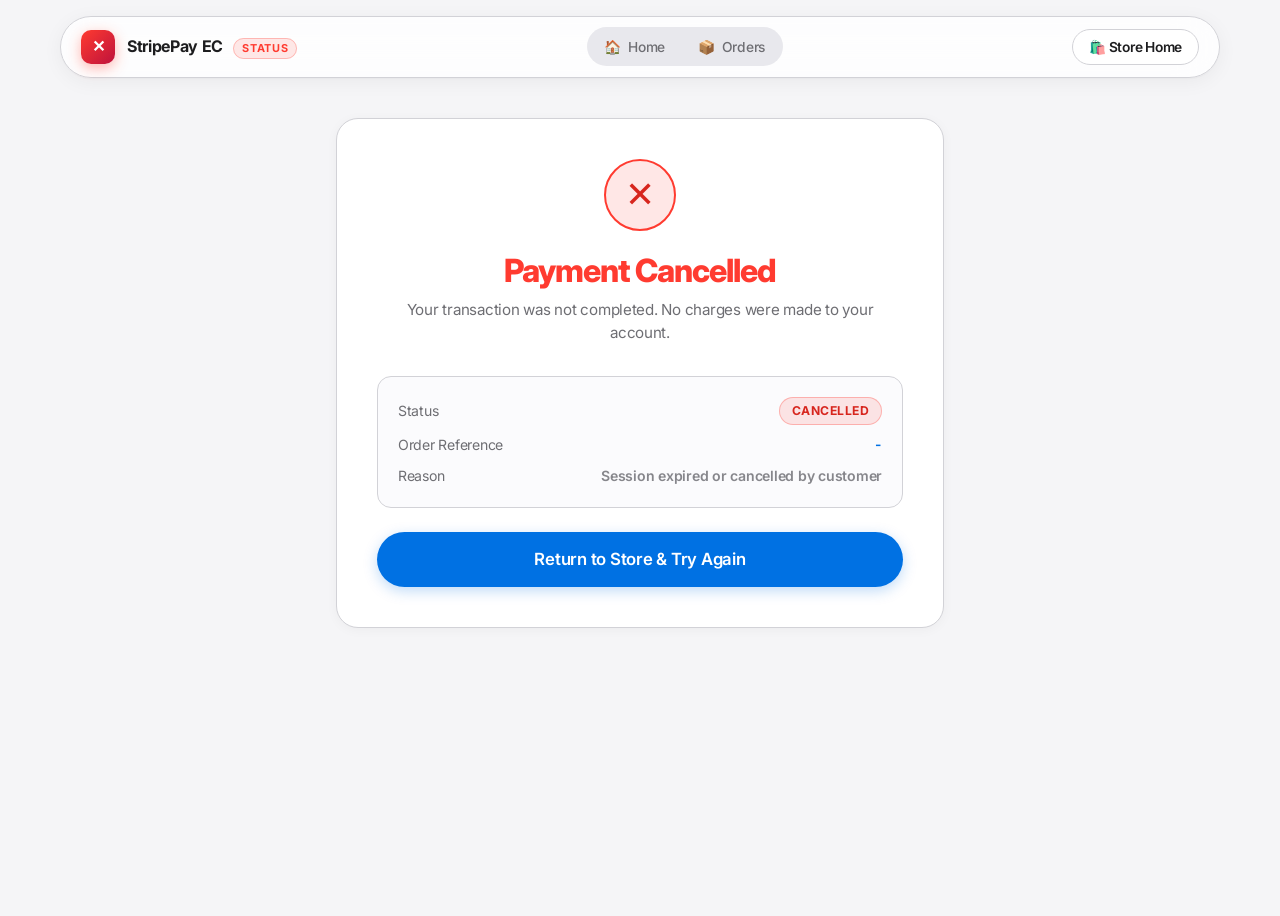
==== commit 348d19bb: "feat: redesign item card & modal buttons with embedded prices, clean profile dropdown, and unify car" ====
--- a/src/main/resources/static/cancel.html
+++ b/src/main/resources/static/cancel.html
@@ -27,12 +27,18 @@
 
     <nav class="nav-links">
       <a href="/" class="nav-link">
-        <span>📚</span> Catalog
+        <span>🏠</span> Home
       </a>
       <a href="/orders.html" class="nav-link">
         <span>📦</span> Orders
       </a>
     </nav>
+
+    <div class="nav-actions">
+      <a href="/" class="btn-preset" style="text-decoration: none; padding: 0.45rem 1rem; font-size: 0.86rem; font-weight: 600;">
+        <span>🛍️</span> Store Home
+      </a>
+    </div>
   </header>
 
   <main class="checkout-wrapper" style="margin: 2rem auto; padding: 0 1rem;">
--- a/src/main/resources/static/css/style.css
+++ b/src/main/resources/static/css/style.css
@@ -450,18 +450,68 @@
   font-variant-numeric: tabular-nums;
 }
 
-/* Product Icon Artwork Tile */
+/* Product Cover Artwork Tile */
 .product-cover-box {
   width: 100%;
-  height: 140px;
+  height: 175px;
   border-radius: var(--radius-lg);
-  background: #fbfbfd;
+  background: #090e1a;
   border: 1px solid var(--apple-border-subtle);
   display: flex;
   align-items: center;
   justify-content: center;
-  margin-bottom: 1.5rem;
-  transition: transform 0.3s var(--spring-smooth);
+  margin-bottom: 1.25rem;
+  overflow: hidden;
+  position: relative;
+  box-shadow: 0 4px 16px rgba(0, 0, 0, 0.08);
+  transition: transform 0.35s var(--spring-smooth), box-shadow 0.35s ease;
+  cursor: pointer;
+}
+
+.cover-hover-hint {
+  position: absolute;
+  bottom: 0.6rem;
+  right: 0.6rem;
+  background: rgba(15, 23, 42, 0.85);
+  backdrop-filter: blur(6px);
+  -webkit-backdrop-filter: blur(6px);
+  color: #ffffff;
+  padding: 0.28rem 0.65rem;
+  border-radius: var(--radius-full);
+  font-size: 0.72rem;
+  font-weight: 600;
+  letter-spacing: 0.02em;
+  display: flex;
+  align-items: center;
+  gap: 0.3rem;
+  opacity: 0;
+  transform: translateY(4px);
+  transition: all 0.25s ease;
+  pointer-events: none;
+  border: 1px solid rgba(255, 255, 255, 0.15);
+  z-index: 2;
+}
+
+.product-card:hover .cover-hover-hint {
+  opacity: 1;
+  transform: translateY(0);
+}
+
+.product-cover-img {
+  width: 100%;
+  height: 100%;
+  object-fit: cover;
+  object-position: center;
+  display: block;
+  transition: transform 0.45s var(--spring-smooth);
+}
+
+.product-card:hover .product-cover-box {
+  box-shadow: 0 10px 28px rgba(0, 0, 0, 0.18);
+}
+
+.product-card:hover .product-cover-img {
+  transform: scale(1.06);
 }
 
 .product-cover-art {
@@ -498,66 +548,83 @@
   flex-grow: 1;
 }
 
-/* Product Card Footer & Pricing */
+/* Product Card Footer & Modern Action Buttons (Lifetime Price Embedded) */
 .product-card-footer {
   display: flex;
-  align-items: center;
-  justify-content: space-between;
-  padding-top: 1.25rem;
+  flex-direction: column;
+  gap: 0.5rem;
+  padding-top: 1rem;
   border-top: 1px solid var(--apple-border-subtle);
   margin-top: auto;
-}
-
-.product-price-box {
-  display: flex;
-  flex-direction: column;
-}
-
-.price-primary {
-  font-size: 1.35rem;
+  width: 100%;
+}
+
+.product-btn-group {
+  display: flex;
+  align-items: stretch;
+  gap: 0.5rem;
+  width: 100%;
+}
+
+/* Buy Lifetime Button on Card */
+.btn-add-to-cart {
+  flex: 1.35;
+  min-width: 0;
+  display: inline-flex;
+  align-items: center;
+  justify-content: space-between;
+  background: linear-gradient(135deg, #0071e3 0%, #005bb5 100%);
+  border: 1px solid rgba(255, 255, 255, 0.15);
+  color: #ffffff;
+  padding: 0.6rem 0.8rem;
+  border-radius: var(--radius-lg);
+  font-family: inherit;
+  font-size: 0.84rem;
+  font-weight: 700;
+  cursor: pointer;
+  box-shadow: 0 4px 12px rgba(0, 113, 227, 0.25);
+  transition: all 0.22s var(--spring-smooth);
+}
+
+.btn-add-to-cart:hover {
+  background: linear-gradient(135deg, #0077ed 0%, #0062c4 100%);
+  transform: translateY(-1.5px);
+  box-shadow: 0 6px 18px rgba(0, 113, 227, 0.38);
+}
+
+.btn-add-to-cart:active {
+  transform: scale(0.97);
+}
+
+.btn-add-to-cart.added {
+  background: linear-gradient(135deg, #34c759 0%, #28a745 100%) !important;
+  color: #ffffff !important;
+  justify-content: center !important;
+  box-shadow: 0 4px 14px rgba(52, 199, 89, 0.35) !important;
+}
+
+/* Embedded Price Tag in Buttons (Vibrant Contrast Pop) */
+.btn-price-pill {
+  background: #ffffff;
+  color: #0062c4;
+  padding: 0.18rem 0.52rem;
+  border-radius: var(--radius-full);
+  font-size: 0.8rem;
   font-weight: 800;
-  letter-spacing: -0.03em;
-  color: var(--apple-text-primary);
-  font-variant-numeric: tabular-nums;
-}
-
-.price-secondary {
-  font-size: 0.78rem;
-  font-weight: 500;
-  color: var(--apple-text-tertiary);
-  font-variant-numeric: tabular-nums;
-}
-
-/* Apple Add-to-Cart Button */
-.btn-add-to-cart {
+  font-family: 'JetBrains Mono', monospace;
+  letter-spacing: -0.02em;
+  white-space: nowrap;
+  flex-shrink: 0;
+  box-shadow: 0 2px 6px rgba(0, 0, 0, 0.16);
+}
+
+.btn-icon-text {
   display: inline-flex;
   align-items: center;
-  gap: 0.45rem;
-  background: var(--apple-fill);
-  border: 1px solid transparent;
-  color: var(--apple-text-primary);
-  padding: 0.55rem 1.15rem;
-  border-radius: var(--radius-full);
-  font-family: inherit;
-  font-size: 0.86rem;
-  font-weight: 600;
-  cursor: pointer;
-  transition: all 0.22s var(--spring-smooth);
-}
-
-.btn-add-to-cart:hover {
-  background: var(--apple-blue);
-  color: #ffffff;
-  transform: scale(1.03);
-}
-
-.btn-add-to-cart:active {
-  transform: scale(0.96);
-}
-
-.btn-add-to-cart.added {
-  background: var(--apple-green) !important;
-  color: #ffffff !important;
+  gap: 0.35rem;
+  white-space: nowrap;
+  overflow: hidden;
+  text-overflow: ellipsis;
 }
 
 /* ==========================================================================
@@ -688,16 +755,24 @@
 }
 
 .cart-item-icon, .cart-item-thumb {
-  width: 44px;
-  height: 44px;
+  width: 48px;
+  height: 48px;
   border-radius: var(--radius-sm);
-  background: #ffffff;
+  background: #0a1120;
   border: 1px solid var(--apple-border-subtle);
   display: flex;
   align-items: center;
   justify-content: center;
   font-size: 1.5rem;
   flex-shrink: 0;
+  overflow: hidden;
+}
+
+.cart-item-thumb img, .cart-item-img {
+  width: 100%;
+  height: 100%;
+  object-fit: cover;
+  display: block;
 }
 
 .cart-item-info, .cart-item-details {
@@ -1159,6 +1234,30 @@
   opacity: 0.6;
   cursor: not-allowed;
   transform: none;
+}
+
+/* Subscribed State (Darker Color, Static, No Redirection) */
+.btn-stripe-pay.btn-subscribed-dark {
+  background: #1c1c1e !important;
+  color: #98989d !important;
+  border: 1px solid rgba(255, 255, 255, 0.14) !important;
+  box-shadow: none !important;
+  cursor: default !important;
+  transform: none !important;
+}
+
+.btn-stripe-pay.btn-subscribed-dark:hover,
+.btn-stripe-pay.btn-subscribed-dark:active {
+  background: #1c1c1e !important;
+  color: #98989d !important;
+  transform: none !important;
+  box-shadow: none !important;
+}
+
+.btn-stripe-pay.btn-subscribed-dark .subscribed-check {
+  color: #34c759;
+  font-weight: 800;
+  font-size: 1.1rem;
 }
 
 /* KHQR Box */
@@ -1281,6 +1380,441 @@
 .modal-body, .khqr-modal-body {
   padding: 1.75rem;
   text-align: center;
+}
+
+/* ==========================================================================
+   Product Details Modal Styling (Apple Cupertino Clean White Theme)
+   ========================================================================== */
+.product-details-modal-card {
+  max-width: 960px;
+  max-height: 92vh;
+  display: flex;
+  flex-direction: column;
+  background: #ffffff;
+  border: 1px solid var(--apple-border);
+  color: var(--apple-text-primary);
+  border-radius: var(--radius-xxl);
+  box-shadow: 0 30px 90px rgba(0, 0, 0, 0.22), 0 4px 16px rgba(0, 0, 0, 0.06);
+}
+
+.product-details-modal-card .modal-header {
+  background: #ffffff;
+  border-bottom: 1px solid var(--apple-border-subtle);
+  padding: 1.15rem 1.75rem;
+}
+
+.product-details-modal-card .btn-close-modal {
+  background: var(--apple-fill);
+  color: var(--apple-text-secondary);
+}
+
+.product-details-modal-card .btn-close-modal:hover {
+  background: var(--apple-fill-hover);
+  color: var(--apple-text-primary);
+}
+
+.product-details-modal-body {
+  padding: 1.75rem 2rem 2rem;
+  overflow-y: auto;
+  text-align: left;
+  background: #ffffff;
+}
+
+.product-details-grid {
+  display: grid;
+  grid-template-columns: 360px 1fr;
+  gap: 2.25rem;
+  align-items: start;
+}
+
+.details-cover-column {
+  display: flex;
+  flex-direction: column;
+  gap: 1rem;
+}
+
+.details-cover-frame {
+  width: 100%;
+  aspect-ratio: 16 / 10;
+  border-radius: var(--radius-lg);
+  overflow: hidden;
+  background: #090e1a;
+  border: 1px solid var(--apple-border-subtle);
+  box-shadow: 0 12px 30px rgba(0, 0, 0, 0.14);
+}
+
+.details-cover-image {
+  width: 100%;
+  height: 100%;
+  object-fit: cover;
+  display: block;
+}
+
+.details-download-badge {
+  display: flex;
+  align-items: center;
+  justify-content: center;
+  gap: 0.45rem;
+  font-size: 0.78rem;
+  font-weight: 600;
+  color: #059669;
+  background: #ecfdf5;
+  border: 1px solid #a7f3d0;
+  padding: 0.6rem 0.85rem;
+  border-radius: var(--radius-md);
+  text-align: center;
+}
+
+.details-specs-grid {
+  display: grid;
+  grid-template-columns: 1fr 1fr;
+  gap: 0.6rem;
+  margin-top: 0.25rem;
+}
+
+.spec-pill {
+  background: #f8fafc;
+  border: 1px solid var(--apple-border-subtle);
+  border-radius: var(--radius-sm);
+  padding: 0.55rem 0.75rem;
+  display: flex;
+  flex-direction: column;
+  gap: 0.15rem;
+}
+
+.spec-label {
+  font-size: 0.68rem;
+  text-transform: uppercase;
+  letter-spacing: 0.05em;
+  color: #64748b;
+  font-weight: 600;
+}
+
+.spec-value {
+  font-size: 0.84rem;
+  font-weight: 700;
+  color: var(--apple-text-primary);
+}
+
+/* Right column */
+.details-info-column {
+  display: flex;
+  flex-direction: column;
+}
+
+.details-category-pill {
+  font-size: 0.76rem;
+  font-weight: 700;
+  text-transform: uppercase;
+  letter-spacing: 0.06em;
+  color: var(--apple-blue);
+  margin-bottom: 0.4rem;
+}
+
+.details-book-title {
+  font-size: 1.65rem;
+  font-weight: 800;
+  letter-spacing: -0.025em;
+  color: var(--apple-text-primary);
+  line-height: 1.25;
+  margin-bottom: 0.45rem;
+}
+
+.details-book-author {
+  font-size: 0.92rem;
+  color: #64748b;
+  font-weight: 500;
+  margin-bottom: 0.85rem;
+}
+
+.details-book-desc {
+  font-size: 0.92rem;
+  line-height: 1.6;
+  color: var(--apple-text-secondary);
+  margin-bottom: 1.25rem;
+}
+
+.details-section-title {
+  display: flex;
+  align-items: center;
+  gap: 0.45rem;
+  font-size: 0.88rem;
+  font-weight: 700;
+  text-transform: uppercase;
+  letter-spacing: 0.04em;
+  color: var(--apple-text-primary);
+  margin-bottom: 0.85rem;
+}
+
+/* Structured Architecture Modules */
+.details-topics-list {
+  display: flex;
+  flex-direction: column;
+  gap: 0.75rem;
+  margin-bottom: 1.75rem;
+}
+
+.module-card {
+  background: #f8fafc;
+  border: 1px solid var(--apple-border-subtle);
+  border-radius: var(--radius-md);
+  padding: 0.85rem 1rem;
+  transition: all 0.2s ease;
+}
+
+.module-card:hover {
+  border-color: rgba(0, 113, 227, 0.35);
+  background: #ffffff;
+  box-shadow: 0 4px 14px rgba(0, 0, 0, 0.04);
+}
+
+.module-card-header {
+  display: flex;
+  align-items: center;
+  gap: 0.65rem;
+  margin-bottom: 0.5rem;
+}
+
+.module-badge {
+  font-size: 0.68rem;
+  font-weight: 800;
+  letter-spacing: 0.04em;
+  color: var(--apple-blue);
+  background: rgba(0, 113, 227, 0.1);
+  padding: 0.2rem 0.55rem;
+  border-radius: var(--radius-full);
+  flex-shrink: 0;
+}
+
+.module-title {
+  font-size: 0.94rem;
+  font-weight: 700;
+  color: var(--apple-text-primary);
+  margin: 0;
+}
+
+.module-topics-list {
+  list-style: none;
+  padding: 0;
+  margin: 0;
+  display: flex;
+  flex-direction: column;
+  gap: 0.35rem;
+}
+
+.module-topics-list li {
+  display: flex;
+  align-items: flex-start;
+  gap: 0.45rem;
+  font-size: 0.82rem;
+  color: var(--apple-text-secondary);
+  line-height: 1.4;
+}
+
+.module-topic-icon {
+  color: var(--apple-green);
+  font-weight: 800;
+  font-size: 0.82rem;
+  flex-shrink: 0;
+  margin-top: 0.05rem;
+}
+
+/* Product Details Modal Action Bar & Modern Buttons (Lifetime Price Embedded) */
+.details-action-bar {
+  display: flex;
+  flex-direction: column;
+  gap: 0.75rem;
+  padding-top: 1.25rem;
+  border-top: 1px solid var(--apple-border-subtle);
+  margin-top: auto;
+  width: 100%;
+}
+
+.details-button-group {
+  display: flex;
+  align-items: stretch;
+  gap: 0.85rem;
+  width: 100%;
+}
+
+.btn-detail-add-cart {
+  flex: 1;
+  display: inline-flex;
+  align-items: center;
+  justify-content: space-between;
+  gap: 0.6rem;
+  background: var(--apple-fill);
+  border: 1.5px solid var(--apple-border);
+  color: var(--apple-text-primary);
+  padding: 0.85rem 1.25rem;
+  border-radius: var(--radius-xl);
+  font-family: inherit;
+  font-size: 0.94rem;
+  font-weight: 700;
+  cursor: pointer;
+  transition: all 0.22s var(--spring-smooth);
+}
+
+.btn-detail-add-cart:hover {
+  background: var(--apple-fill-hover);
+  border-color: var(--apple-blue);
+  color: var(--apple-blue);
+  transform: translateY(-2px);
+  box-shadow: 0 4px 14px rgba(0, 0, 0, 0.06);
+}
+
+.btn-detail-add-cart.added {
+  background: linear-gradient(135deg, #34c759 0%, #28a745 100%) !important;
+  border-color: transparent !important;
+  color: #ffffff !important;
+  justify-content: center !important;
+}
+
+.btn-detail-buy-now {
+  flex: 1.2;
+  display: inline-flex;
+  align-items: center;
+  justify-content: space-between;
+  gap: 0.6rem;
+  background: linear-gradient(135deg, #0071e3 0%, #0056b3 100%);
+  border: 1.5px solid rgba(255, 255, 255, 0.2);
+  color: #ffffff;
+  padding: 0.85rem 1.4rem;
+  border-radius: var(--radius-xl);
+  font-family: inherit;
+  font-size: 0.94rem;
+  font-weight: 700;
+  cursor: pointer;
+  box-shadow: 0 6px 20px rgba(0, 113, 227, 0.35);
+  transition: all 0.22s var(--spring-smooth);
+}
+
+.btn-detail-buy-now:hover {
+  filter: brightness(1.08);
+  transform: translateY(-2px);
+  box-shadow: 0 8px 26px rgba(0, 113, 227, 0.45);
+}
+
+.btn-detail-open-course {
+  flex: 1.4;
+  display: inline-flex;
+  align-items: center;
+  justify-content: center;
+  gap: 0.6rem;
+  background: linear-gradient(135deg, #34c759 0%, #30b0c7 100%);
+  color: #ffffff;
+  border: none;
+  padding: 0.85rem 1.4rem;
+  border-radius: var(--radius-xl);
+  font-family: inherit;
+  font-size: 0.94rem;
+  font-weight: 700;
+  cursor: pointer;
+  box-shadow: 0 6px 20px rgba(52, 199, 89, 0.32);
+  transition: all 0.22s var(--spring-smooth);
+}
+
+.btn-detail-open-course:hover {
+  transform: translateY(-2px);
+  box-shadow: 0 8px 24px rgba(52, 199, 89, 0.42);
+}
+
+.btn-detail-buy-lifetime {
+  flex: 1;
+  display: inline-flex;
+  align-items: center;
+  justify-content: space-between;
+  gap: 0.5rem;
+  background: var(--apple-fill);
+  border: 1.5px solid var(--apple-border);
+  color: var(--apple-text-secondary);
+  padding: 0.85rem 1.15rem;
+  border-radius: var(--radius-xl);
+  font-family: inherit;
+  font-size: 0.88rem;
+  font-weight: 700;
+  cursor: pointer;
+  transition: all 0.22s var(--spring-smooth);
+}
+
+.btn-detail-buy-lifetime:hover {
+  background: var(--apple-fill-hover);
+  color: var(--apple-text-primary);
+  border-color: var(--apple-border-focus);
+  transform: translateY(-2px);
+}
+
+.btn-detail-buy-lifetime.added {
+  background: var(--apple-green) !important;
+  color: #ffffff !important;
+  justify-content: center !important;
+}
+
+.modal-btn-price-pill {
+  background: #ffffff;
+  color: #0062c4;
+  padding: 0.22rem 0.65rem;
+  border-radius: var(--radius-full);
+  font-size: 0.86rem;
+  font-weight: 800;
+  font-family: 'JetBrains Mono', monospace;
+  letter-spacing: -0.02em;
+  white-space: nowrap;
+  box-shadow: 0 2px 8px rgba(0, 0, 0, 0.16);
+}
+
+.btn-detail-add-cart .modal-btn-price-pill,
+.btn-detail-buy-lifetime .modal-btn-price-pill {
+  background: rgba(0, 113, 227, 0.12);
+  color: #0071e3;
+  border: 1px solid rgba(0, 113, 227, 0.28);
+  box-shadow: 0 1px 4px rgba(0, 113, 227, 0.12);
+}
+
+.btn-detail-vip-shortcut {
+  width: 100%;
+  display: flex;
+  align-items: center;
+  justify-content: center;
+  gap: 0.5rem;
+  padding: 0.65rem 1rem;
+  border-radius: var(--radius-lg);
+  background: rgba(255, 214, 10, 0.08);
+  border: 1px dashed rgba(255, 214, 10, 0.45);
+  color: #a15c00;
+  font-size: 0.84rem;
+  font-weight: 700;
+  cursor: pointer;
+  transition: all 0.2s ease;
+}
+
+.btn-detail-vip-shortcut:hover {
+  background: rgba(255, 214, 10, 0.16);
+  border-style: solid;
+  border-color: rgba(255, 214, 10, 0.7);
+  transform: translateY(-1px);
+}
+
+.btn-detail-vip-shortcut .vip-arrow {
+  transition: transform 0.2s ease;
+}
+
+.btn-detail-vip-shortcut:hover .vip-arrow {
+  transform: translateX(3px);
+}
+
+@media (max-width: 768px) {
+  .product-details-grid {
+    grid-template-columns: 1fr;
+    gap: 1.5rem;
+  }
+  .details-action-bar {
+    flex-direction: column;
+    align-items: stretch;
+  }
+  .details-button-group {
+    flex-direction: column;
+  }
 }
 
 /* KHQR View */
@@ -1933,3 +2467,721 @@
   align-items: flex-start;
 }
 
+/* ==========================================================================
+   Apple iOS 27 — Buy vs VIP All-Access Pass & Subscriber Experience Styles
+   ========================================================================== */
+
+/* 1. Golden VIP Halo Glowing Animation */
+@keyframes vipHaloGlow {
+  0% {
+    box-shadow: 0 0 0 0 rgba(255, 214, 10, 0.7), 0 0 12px rgba(255, 214, 10, 0.5);
+    border-color: #ffd60a;
+  }
+  50% {
+    box-shadow: 0 0 0 5px rgba(255, 214, 10, 0), 0 0 22px rgba(255, 214, 10, 0.8);
+    border-color: #ffea79;
+  }
+  100% {
+    box-shadow: 0 0 0 0 rgba(255, 214, 10, 0), 0 0 12px rgba(255, 214, 10, 0.5);
+    border-color: #ffd60a;
+  }
+}
+
+.vip-avatar-glow {
+  position: relative;
+  border: 2px solid #ffd60a !important;
+  animation: vipHaloGlow 2.4s infinite ease-in-out !important;
+}
+
+.vip-badge-crown {
+  position: absolute;
+  top: -5px;
+  right: -5px;
+  font-size: 0.65rem;
+  background: #ffd60a;
+  color: #000;
+  border-radius: 50%;
+  width: 17px;
+  height: 17px;
+  display: flex;
+  align-items: center;
+  justify-content: center;
+  font-weight: 800;
+  box-shadow: 0 2px 6px rgba(0,0,0,0.35);
+}
+
+/* 2. Top-Level Segmented Store View Switcher */
+.store-view-nav-wrap {
+  display: flex;
+  justify-content: center;
+  margin: 1rem 0 2rem 0;
+}
+
+.store-view-nav {
+  display: inline-flex;
+  align-items: center;
+  background: var(--apple-fill);
+  border: 1px solid var(--apple-border-subtle);
+  border-radius: var(--radius-full);
+  padding: 0.3rem;
+  gap: 0.35rem;
+}
+
+.store-view-btn {
+  display: flex;
+  align-items: center;
+  gap: 0.5rem;
+  padding: 0.6rem 1.35rem;
+  border-radius: var(--radius-full);
+  border: none;
+  background: transparent;
+  color: var(--apple-text-secondary);
+  font-size: 0.92rem;
+  font-weight: 600;
+  cursor: pointer;
+  transition: all 0.25s var(--spring-smooth);
+}
+
+.store-view-btn:hover {
+  color: var(--apple-text-primary);
+}
+
+.store-view-btn.active {
+  background: var(--apple-card);
+  color: var(--apple-text-primary);
+  box-shadow: 0 3px 12px rgba(0, 0, 0, 0.08);
+}
+
+.store-view-btn .view-btn-badge {
+  font-size: 0.72rem;
+  padding: 0.15rem 0.5rem;
+  border-radius: var(--radius-full);
+  background: rgba(255, 214, 10, 0.2);
+  color: #b26a00;
+  font-weight: 700;
+}
+
+/* 3. Study Time & Smart Savings Metrics on Cards */
+.card-study-metrics {
+  display: flex;
+  flex-wrap: wrap;
+  align-items: center;
+  gap: 0.4rem;
+  margin: 0.4rem 0 0.8rem 0;
+}
+
+.chip-study-time {
+  display: inline-flex;
+  align-items: center;
+  gap: 0.3rem;
+  background: rgba(0, 113, 227, 0.08);
+  border: 1px solid rgba(0, 113, 227, 0.18);
+  color: var(--apple-blue);
+  font-size: 0.76rem;
+  font-weight: 600;
+  padding: 0.22rem 0.55rem;
+  border-radius: var(--radius-full);
+}
+
+.chip-smart-savings {
+  display: inline-flex;
+  align-items: center;
+  gap: 0.25rem;
+  background: rgba(52, 199, 89, 0.12);
+  border: 1px solid rgba(52, 199, 89, 0.25);
+  color: var(--apple-green-dark);
+  font-size: 0.74rem;
+  font-weight: 700;
+  padding: 0.22rem 0.55rem;
+  border-radius: var(--radius-full);
+}
+
+/* 4. Non-Subscriber Subscribe Button with Floating Tooltip */
+.btn-card-subscribe-wrap {
+  position: relative;
+  display: inline-flex;
+  flex: 1;
+  min-width: 0;
+}
+
+.btn-card-subscribe {
+  width: 100%;
+  display: inline-flex;
+  align-items: center;
+  justify-content: space-between;
+  padding: 0.6rem 0.75rem;
+  background: rgba(255, 214, 10, 0.1);
+  border: 1px solid rgba(255, 214, 10, 0.4);
+  color: #a15c00;
+  border-radius: var(--radius-lg);
+  font-size: 0.82rem;
+  font-weight: 700;
+  cursor: pointer;
+  transition: all 0.22s var(--spring-smooth);
+}
+
+.btn-card-subscribe:hover {
+  background: linear-gradient(135deg, #ffd60a 0%, #ff9500 100%);
+  color: #000000;
+  border-color: transparent;
+  transform: translateY(-1.5px);
+  box-shadow: 0 4px 14px rgba(255, 149, 0, 0.32);
+}
+
+.btn-sub-pill {
+  background: #ffd60a;
+  color: #1a1000;
+  padding: 0.18rem 0.48rem;
+  border-radius: var(--radius-full);
+  font-size: 0.74rem;
+  font-weight: 800;
+  font-family: 'JetBrains Mono', monospace;
+  white-space: nowrap;
+  flex-shrink: 0;
+  box-shadow: 0 2px 6px rgba(255, 214, 10, 0.4);
+  border: 1px solid rgba(255, 214, 10, 0.8);
+}
+
+.btn-card-subscribe:hover .btn-sub-pill {
+  background: #ffffff;
+  color: #000000;
+  box-shadow: 0 2px 8px rgba(0, 0, 0, 0.25);
+}
+
+.subscribe-hover-tooltip {
+  position: absolute;
+  bottom: calc(100% + 10px);
+  left: 50%;
+  transform: translateX(-50%) translateY(6px);
+  width: 270px;
+  background: #1d1d1f;
+  color: #ffffff;
+  padding: 0.85rem 1rem;
+  border-radius: var(--radius-lg);
+  font-size: 0.78rem;
+  line-height: 1.45;
+  box-shadow: 0 14px 34px rgba(0, 0, 0, 0.35);
+  border: 1px solid rgba(255, 255, 255, 0.16);
+  pointer-events: none;
+  opacity: 0;
+  visibility: hidden;
+  transition: all 0.22s var(--spring-bounce);
+  z-index: 100;
+  text-align: left;
+}
+
+.subscribe-hover-tooltip::after {
+  content: '';
+  position: absolute;
+  top: 100%;
+  left: 50%;
+  transform: translateX(-50%);
+  border: 6px solid transparent;
+  border-top-color: #1d1d1f;
+}
+
+.btn-card-subscribe-wrap:hover .subscribe-hover-tooltip {
+  opacity: 1;
+  visibility: visible;
+  transform: translateX(-50%) translateY(0);
+}
+
+/* 5. Active VIP Subscriber Card Actions */
+.subscriber-btn-group {
+  display: flex;
+  align-items: stretch;
+  gap: 0.5rem;
+  width: 100%;
+}
+
+.btn-read-now {
+  flex: 0 0 auto;
+  min-width: 82px;
+  display: inline-flex;
+  align-items: center;
+  justify-content: center;
+  gap: 0.35rem;
+  padding: 0.6rem 0.75rem;
+  background: linear-gradient(135deg, #34c759 0%, #30b0c7 100%);
+  color: #ffffff;
+  border: 1px solid rgba(255, 255, 255, 0.25);
+  border-radius: var(--radius-lg);
+  font-size: 0.84rem;
+  font-weight: 700;
+  cursor: pointer;
+  transition: all 0.22s var(--spring-smooth);
+  box-shadow: 0 4px 12px rgba(52, 199, 89, 0.28);
+}
+
+.btn-read-now:hover {
+  transform: translateY(-1.5px);
+  box-shadow: 0 6px 18px rgba(52, 199, 89, 0.42);
+}
+
+.btn-buy-lifetime-sub {
+  flex: 1;
+  min-width: 0;
+  display: inline-flex;
+  align-items: center;
+  justify-content: space-between;
+  padding: 0.6rem 0.8rem;
+  background: var(--apple-fill);
+  color: var(--apple-text-primary);
+  border: 1.5px solid var(--apple-border);
+  border-radius: var(--radius-lg);
+  font-size: 0.82rem;
+  font-weight: 700;
+  cursor: pointer;
+  transition: all 0.2s ease;
+}
+
+.btn-buy-lifetime-sub:hover {
+  background: var(--apple-fill-hover);
+  border-color: var(--apple-blue);
+  color: var(--apple-blue);
+  transform: translateY(-1.5px);
+}
+
+.btn-buy-lifetime-sub .btn-price-pill {
+  background: rgba(0, 113, 227, 0.12);
+  color: #0071e3;
+  border: 1px solid rgba(0, 113, 227, 0.28);
+  box-shadow: 0 1px 4px rgba(0, 113, 227, 0.12);
+}
+
+.btn-buy-lifetime-sub.added {
+  background: var(--apple-green) !important;
+  color: #ffffff !important;
+  border-color: transparent !important;
+  justify-content: center !important;
+}
+
+.badge-unlocked {
+  background: rgba(52, 199, 89, 0.15) !important;
+  color: #1b873f !important;
+  border: 1px solid rgba(52, 199, 89, 0.3) !important;
+}
+
+/* 6. VIP All-Access Pass Dedicated View */
+.vip-pass-container {
+  max-width: 960px;
+  margin: 0 auto 3.5rem auto;
+}
+
+.vip-showcase-card {
+  background: var(--apple-card);
+  border: 1px solid var(--apple-border);
+  border-radius: var(--radius-xxl);
+  box-shadow: var(--shadow-card);
+  padding: 2.5rem;
+  position: relative;
+  overflow: hidden;
+}
+
+.vip-showcase-card::before {
+  content: '';
+  position: absolute;
+  top: 0;
+  left: 0;
+  right: 0;
+  height: 5px;
+  background: linear-gradient(90deg, #ffd60a 0%, #ff9500 50%, #34c759 100%);
+}
+
+.vip-header-grid {
+  display: grid;
+  grid-template-columns: 1.2fr 0.8fr;
+  gap: 2.5rem;
+  align-items: center;
+}
+
+@media (max-width: 820px) {
+  .vip-header-grid {
+    grid-template-columns: 1fr;
+    gap: 2rem;
+  }
+}
+
+.vip-perks-list {
+  list-style: none;
+  margin: 1.5rem 0;
+  display: flex;
+  flex-direction: column;
+  gap: 0.85rem;
+}
+
+.vip-perk-item {
+  display: flex;
+  align-items: flex-start;
+  gap: 0.65rem;
+  font-size: 0.92rem;
+  color: var(--apple-text-primary);
+}
+
+.vip-perk-icon {
+  width: 22px;
+  height: 22px;
+  border-radius: 50%;
+  background: rgba(52, 199, 89, 0.15);
+  color: var(--apple-green-dark);
+  display: flex;
+  align-items: center;
+  justify-content: center;
+  font-size: 0.75rem;
+  font-weight: 800;
+  flex-shrink: 0;
+  margin-top: 2px;
+}
+
+.vip-pricing-box {
+  background: var(--apple-bg);
+  border: 1px solid var(--apple-border-subtle);
+  border-radius: var(--radius-xl);
+  padding: 2rem;
+  text-align: center;
+  box-shadow: var(--shadow-card);
+}
+
+.vip-price-hero {
+  font-size: 3rem;
+  font-weight: 800;
+  color: var(--apple-text-primary);
+  line-height: 1;
+  margin: 0.5rem 0;
+}
+
+.vip-price-period {
+  font-size: 1rem;
+  color: var(--apple-text-secondary);
+  font-weight: 500;
+}
+
+.vip-active-banner {
+  background: rgba(52, 199, 89, 0.1);
+  border: 1px solid rgba(52, 199, 89, 0.3);
+  border-radius: var(--radius-xl);
+  padding: 1.5rem;
+  display: flex;
+  align-items: center;
+  justify-content: space-between;
+  flex-wrap: wrap;
+  gap: 1rem;
+  margin-bottom: 2rem;
+}
+
+/* 7. Profile Dropdown */
+.profile-dropdown-container {
+  position: relative;
+}
+
+.profile-trigger-btn {
+  display: flex;
+  align-items: center;
+  gap: 0.5rem;
+  padding: 0.35rem 0.8rem;
+  background: var(--apple-card);
+  border: 1px solid var(--apple-border);
+  border-radius: var(--radius-full);
+  cursor: pointer;
+  font-size: 0.86rem;
+  font-weight: 600;
+  color: var(--apple-text-primary);
+  transition: all 0.2s ease;
+}
+
+.profile-trigger-btn:hover {
+  border-color: var(--apple-blue);
+}
+
+.profile-dropdown-menu {
+  position: absolute;
+  top: calc(100% + 12px);
+  right: 0;
+  width: 300px;
+  background: var(--apple-card);
+  border: 1px solid var(--apple-border);
+  border-radius: var(--radius-xl);
+  box-shadow: var(--shadow-modal);
+  padding: 1.25rem;
+  z-index: 1000;
+  display: none;
+  animation: modalFadeIn 0.25s var(--spring-smooth) forwards;
+}
+
+.profile-dropdown-menu.active {
+  display: block;
+}
+
+.profile-user-info {
+  display: flex;
+  flex-direction: column;
+}
+
+.profile-user-name {
+  font-weight: 700;
+  font-size: 1rem;
+  color: var(--apple-text-primary);
+}
+
+.profile-user-email {
+  font-size: 0.8rem;
+  color: var(--apple-text-secondary);
+}
+
+.profile-membership-tag {
+  display: inline-flex;
+  align-items: center;
+  gap: 0.35rem;
+  margin-top: 0.5rem;
+  padding: 0.25rem 0.65rem;
+  border-radius: var(--radius-full);
+  font-size: 0.76rem;
+  font-weight: 700;
+  width: fit-content;
+}
+
+.profile-membership-tag.vip {
+  background: rgba(255, 214, 10, 0.2);
+  border: 1px solid rgba(255, 214, 10, 0.45);
+  color: #b26a00;
+}
+
+.profile-membership-tag.free {
+  background: var(--apple-fill);
+  color: var(--apple-text-secondary);
+}
+
+.btn-profile-cancel-sub {
+  width: 100%;
+  margin-top: 0.85rem;
+  padding: 0.6rem;
+  border-radius: var(--radius-md);
+  background: rgba(255, 59, 48, 0.1);
+  border: 1px solid rgba(255, 59, 48, 0.3);
+  color: var(--apple-red-dark);
+  font-size: 0.82rem;
+  font-weight: 700;
+  cursor: pointer;
+  transition: all 0.2s ease;
+}
+
+.btn-profile-cancel-sub:hover {
+  background: var(--apple-red);
+  color: #fff;
+  border-color: transparent;
+}
+
+/* 8. Apple "Are You Sure?" Confirmation Modal */
+.confirm-modal-overlay {
+  position: fixed;
+  inset: 0;
+  background: rgba(0, 0, 0, 0.55);
+  backdrop-filter: blur(16px);
+  -webkit-backdrop-filter: blur(16px);
+  z-index: 9999;
+  display: none;
+  align-items: center;
+  justify-content: center;
+  padding: 1.5rem;
+}
+
+.confirm-modal-overlay.active {
+  display: flex;
+}
+
+.confirm-modal-card {
+  width: 100%;
+  max-width: 440px;
+  background: var(--apple-card);
+  border: 1px solid var(--apple-border);
+  border-radius: var(--radius-xxl);
+  box-shadow: var(--shadow-modal);
+  padding: 2.2rem;
+  text-align: center;
+  animation: modalSpringUp 0.3s var(--spring-bounce) forwards;
+}
+
+.confirm-icon-box {
+  width: 58px;
+  height: 58px;
+  border-radius: 50%;
+  background: rgba(255, 59, 48, 0.12);
+  color: var(--apple-red);
+  display: flex;
+  align-items: center;
+  justify-content: center;
+  font-size: 1.8rem;
+  margin: 0 auto 1.25rem auto;
+}
+
+.confirm-title {
+  font-size: 1.35rem;
+  font-weight: 800;
+  color: var(--apple-text-primary);
+  margin-bottom: 0.5rem;
+}
+
+.confirm-desc {
+  font-size: 0.88rem;
+  color: var(--apple-text-secondary);
+  line-height: 1.5;
+  margin-bottom: 1.75rem;
+}
+
+.confirm-btn-group {
+  display: flex;
+  gap: 0.75rem;
+}
+
+.btn-keep-sub {
+  flex: 1;
+  padding: 0.75rem 1rem;
+  background: var(--apple-blue);
+  color: #ffffff;
+  border: none;
+  border-radius: var(--radius-lg);
+  font-weight: 700;
+  font-size: 0.9rem;
+  cursor: pointer;
+  transition: all 0.2s ease;
+}
+
+.btn-keep-sub:hover {
+  background: var(--apple-blue-hover);
+}
+
+.btn-confirm-cancel {
+  flex: 1;
+  padding: 0.75rem 1rem;
+  background: rgba(255, 59, 48, 0.12);
+  color: var(--apple-red-dark);
+  border: 1px solid rgba(255, 59, 48, 0.3);
+  border-radius: var(--radius-lg);
+  font-weight: 700;
+  font-size: 0.9rem;
+  cursor: pointer;
+  transition: all 0.2s ease;
+}
+
+.btn-confirm-cancel:hover {
+  background: var(--apple-red);
+  color: #ffffff;
+}
+
+/* 9. Interactive In-App Course Reader Modal */
+.reader-modal-overlay {
+  position: fixed;
+  inset: 0;
+  background: rgba(0, 0, 0, 0.65);
+  backdrop-filter: blur(20px);
+  -webkit-backdrop-filter: blur(20px);
+  z-index: 9999;
+  display: none;
+  align-items: center;
+  justify-content: center;
+  padding: 1.5rem;
+}
+
+.reader-modal-overlay.active {
+  display: flex;
+}
+
+.reader-modal-container {
+  width: 100%;
+  max-width: 1120px;
+  height: 88vh;
+  background: var(--apple-card);
+  border: 1px solid var(--apple-border);
+  border-radius: var(--radius-xxl);
+  box-shadow: var(--shadow-modal);
+  display: flex;
+  flex-direction: column;
+  overflow: hidden;
+  animation: modalSpringUp 0.3s var(--spring-bounce) forwards;
+}
+
+.reader-header {
+  display: flex;
+  align-items: center;
+  justify-content: space-between;
+  padding: 1rem 1.5rem;
+  background: var(--apple-card);
+  border-bottom: 1px solid var(--apple-border-subtle);
+}
+
+.reader-title-wrap {
+  display: flex;
+  align-items: center;
+  gap: 0.75rem;
+}
+
+.reader-body-split {
+  display: flex;
+  flex: 1;
+  overflow: hidden;
+}
+
+.reader-sidebar {
+  width: 320px;
+  background: var(--apple-bg);
+  border-right: 1px solid var(--apple-border-subtle);
+  overflow-y: auto;
+  padding: 1.25rem 1rem;
+  display: flex;
+  flex-direction: column;
+  gap: 0.5rem;
+}
+
+.reader-chapter-item {
+  padding: 0.75rem 0.9rem;
+  border-radius: var(--radius-lg);
+  background: var(--apple-card);
+  border: 1px solid var(--apple-border-subtle);
+  cursor: pointer;
+  transition: all 0.2s ease;
+}
+
+.reader-chapter-item:hover {
+  border-color: var(--apple-blue);
+}
+
+.reader-chapter-item.active {
+  background: rgba(0, 113, 227, 0.08);
+  border-color: var(--apple-blue);
+}
+
+.reader-chapter-num {
+  font-size: 0.72rem;
+  font-weight: 800;
+  color: var(--apple-blue);
+  text-transform: uppercase;
+  letter-spacing: 0.04em;
+}
+
+.reader-chapter-title {
+  font-size: 0.88rem;
+  font-weight: 700;
+  color: var(--apple-text-primary);
+  margin-top: 0.2rem;
+}
+
+.reader-content-pane {
+  flex: 1;
+  overflow-y: auto;
+  padding: 2.5rem 3.5rem;
+  line-height: 1.7;
+}
+
+.reader-code-snippet {
+  background: #1d1d1f;
+  color: #5af78e;
+  font-family: 'JetBrains Mono', monospace;
+  font-size: 0.88rem;
+  padding: 1.25rem 1.5rem;
+  border-radius: var(--radius-lg);
+  margin: 1.5rem 0;
+  overflow-x: auto;
+  line-height: 1.6;
+}
+
+
